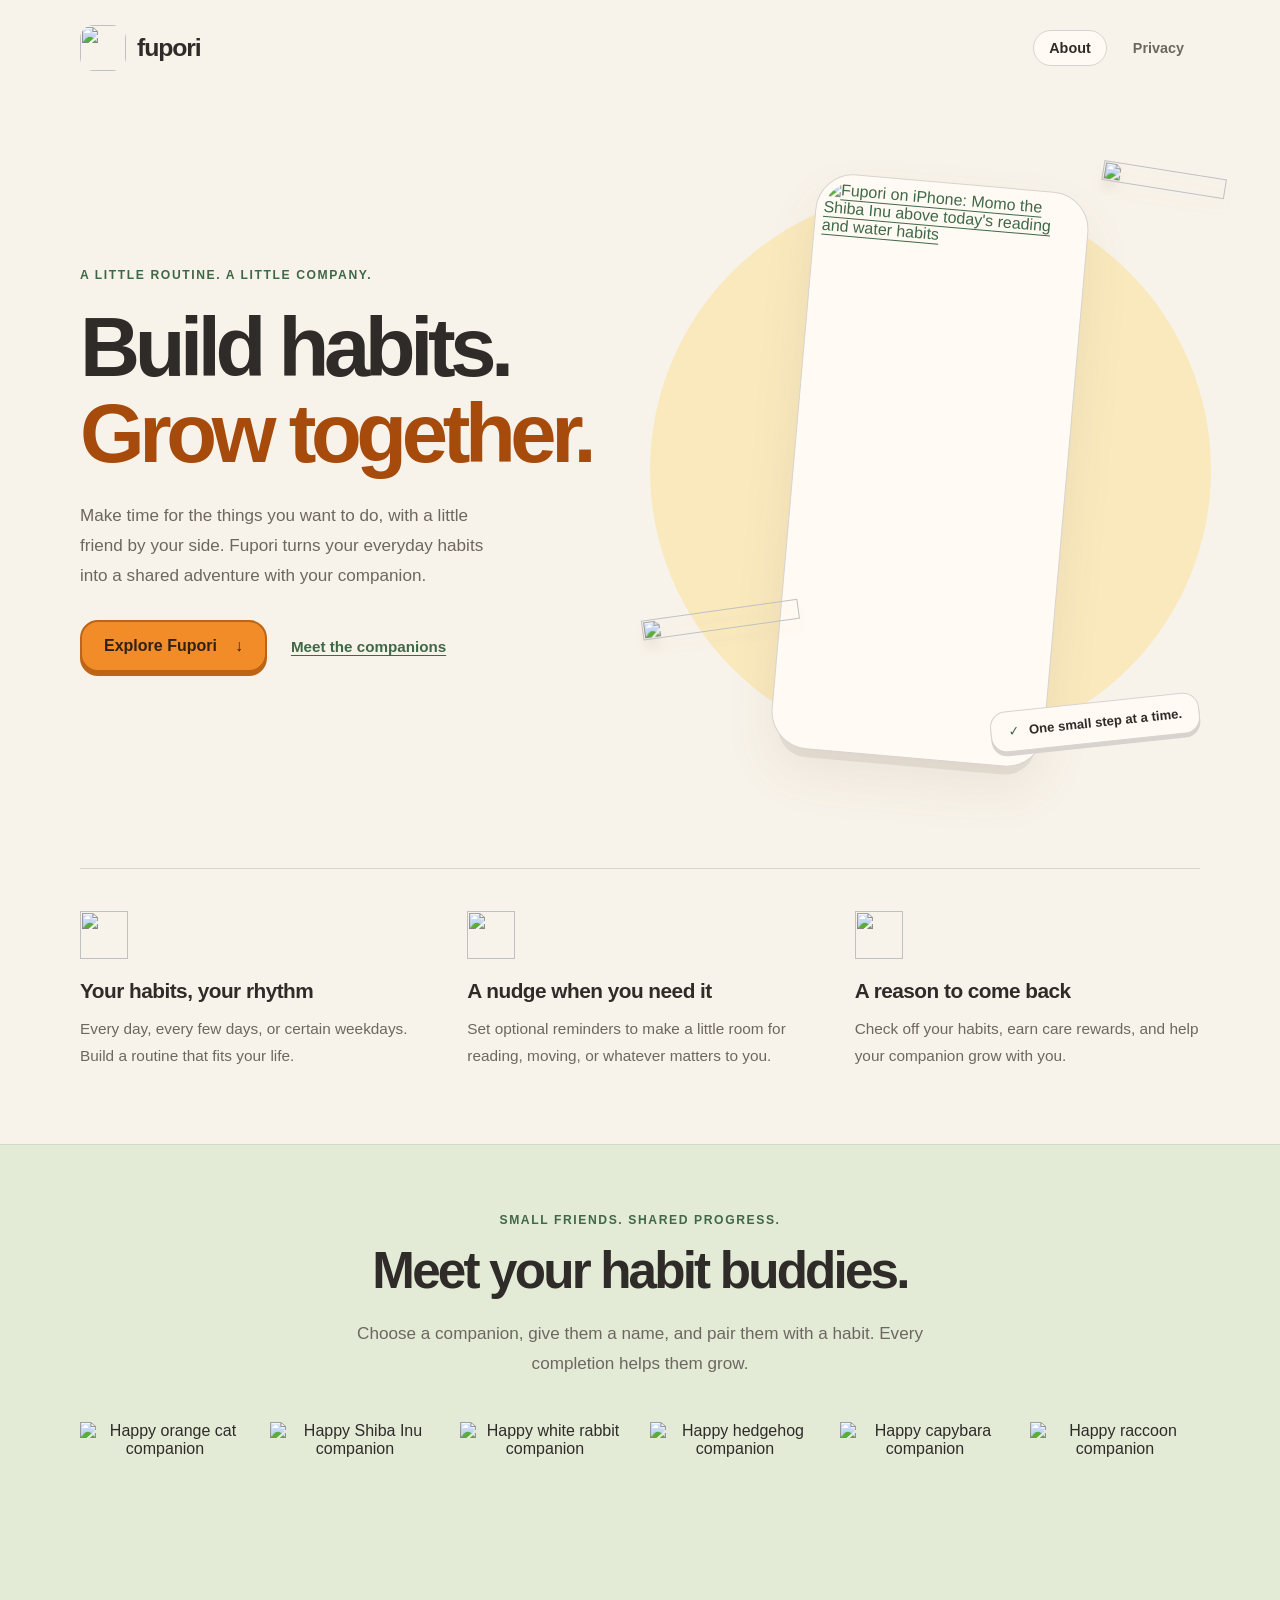
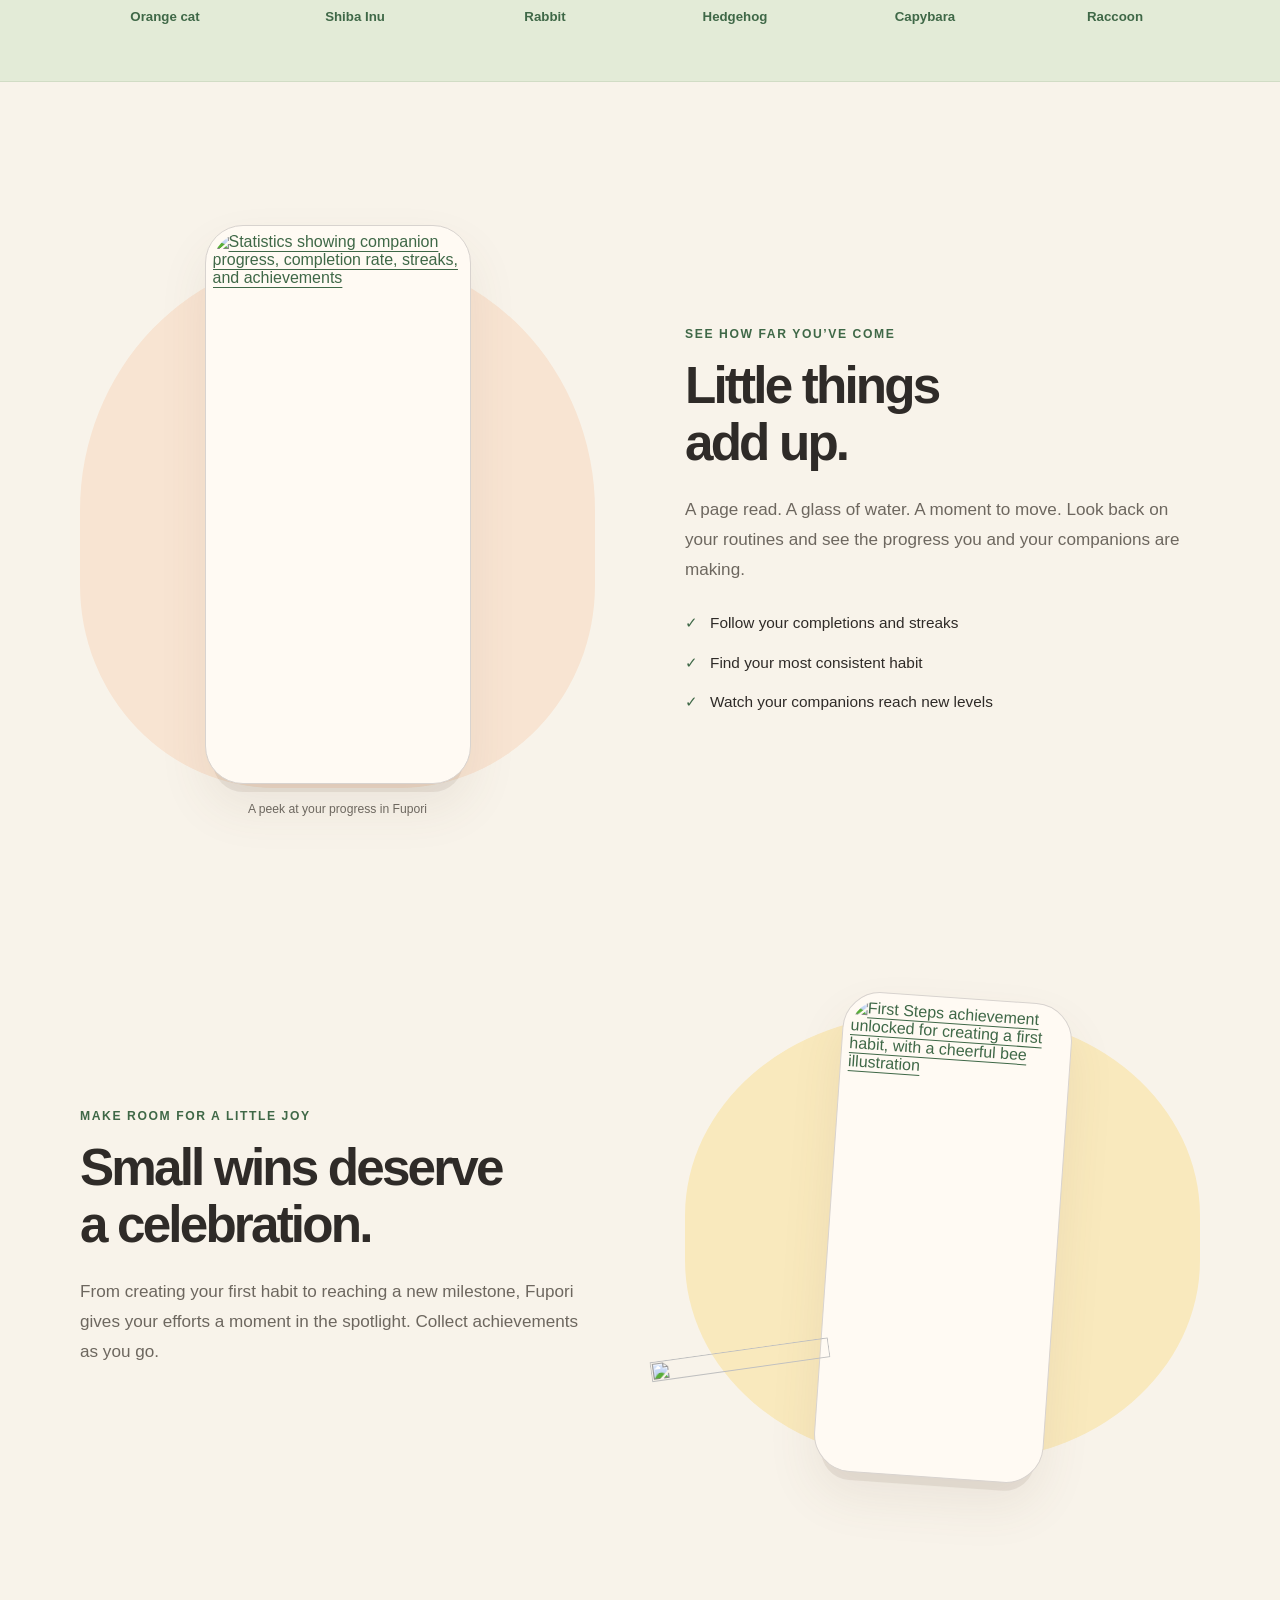
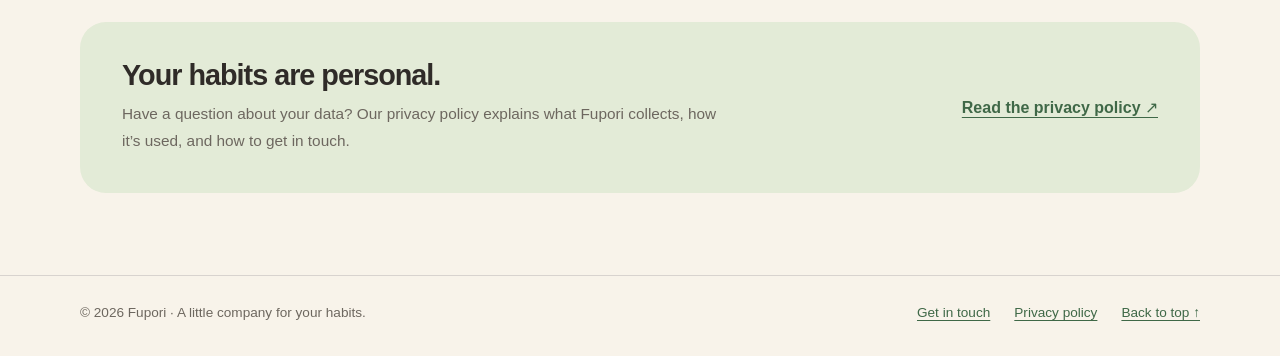
==== index.html @ dbd1eca6 "Publish Fupori homepage and dedicated privacy route" ====
<!doctype html>
<html lang="en">
  <head>
    <meta charset="utf-8">
    <meta name="viewport" content="width=device-width, initial-scale=1">
    <meta name="color-scheme" content="light dark">
    <meta name="description" content="Build habits and grow together with Fupori, an iPhone habit tracker with animal companions, flexible routines, and little celebrations along the way.">
    <meta property="og:title" content="Fupori — Build habits. Grow together.">
    <meta property="og:description" content="A little routine. A little company. Meet the habit tracker with companions to grow alongside you.">
    <meta property="og:type" content="website">
    <meta property="og:image" content="https://anastasiiakhmelevskaia.github.io/fupori/assets/app-icon.png">
    <link rel="icon" type="image/png" href="assets/app-icon.png">
    <link rel="canonical" href="https://anastasiiakhmelevskaia.github.io/fupori/">
    <title>Fupori — Build habits. Grow together.</title>
    <style>
      :root {
        color-scheme: light dark;
        font-family: ui-rounded, "SF Pro Rounded", -apple-system, BlinkMacSystemFont, sans-serif;
        font-synthesis: none;
        --background: #f8f3ea;
        --surface: #fffaf3;
        --text: #2f2b28;
        --muted: #6d675f;
        --border: #d8d3cf;
        --orange: #f28c28;
        --orange-deep: #a64b0c;
        --green: #3f6847;
        --meadow: #e3ebd7;
        --sunshine: #f9e9bd;
        --peach: #f8e4d2;
        background: var(--background);
        color: var(--text);
      }
      * { box-sizing: border-box; }
      html { scroll-behavior: smooth; scroll-padding-top: 30px; }
      body { margin: 0; }
      img { max-width: 100%; height: auto; display: block; }
      h1, h2, h3, p, figure { margin: 0; }
      a { color: var(--green); text-underline-offset: .22em; }
      a:hover { color: var(--orange-deep); }
      a:focus-visible { outline: 3px solid var(--orange-deep); outline-offset: 6px; border-radius: 6px; }
      .shell { width: min(100% - 64px, 1120px); margin-inline: auto; }
      .skip-link { position: absolute; top: -100px; left: 20px; z-index: 10; padding: 12px; background: var(--surface); }
      .skip-link:focus { top: 12px; }
      .site-header .shell { min-height: 96px; display: flex; align-items: center; justify-content: space-between; gap: 20px; }
      .brand { display: inline-flex; align-items: center; gap: 11px; color: var(--text); text-decoration: none; }
      .brand img { width: 46px; height: 46px; border-radius: 14px; }
      .brand-name { font-size: 1.55rem; font-weight: 800; letter-spacing: -.045em; }
      .header-nav { display: flex; align-items: center; gap: 10px; }
      .header-nav a { padding: 9px 15px; border: 1px solid transparent; border-radius: 999px; color: var(--muted); font-size: .9rem; font-weight: 650; text-decoration: none; }
      .header-nav a:hover, .header-nav a[aria-current="page"] { border-color: var(--border); background: var(--surface); color: var(--text); }
      .eyebrow { color: var(--green); font-size: .76rem; font-weight: 800; letter-spacing: .13em; text-transform: uppercase; }
      h1 { font-size: clamp(3.6rem, 6.5vw, 5.5rem); line-height: 1.04; letter-spacing: -.065em; margin: 23px 0; }
      h1 span { color: var(--orange-deep); }
      h2 { font-size: clamp(2.35rem, 4vw, 3.5rem); line-height: 1.1; letter-spacing: -.055em; }
      h3 { font-size: 1.3rem; line-height: 1.2; letter-spacing: -.025em; }
      .body-copy { color: var(--muted); line-height: 1.75; font-size: 1.07rem; }
      .hero { display: grid; grid-template-columns: 1.04fr 1fr; align-items: center; gap: 20px; padding-block: 44px 68px; }
      .hero-copy { position: relative; z-index: 1; }
      .hero-copy > p { max-width: 430px; }
      .hero-actions { display: flex; flex-wrap: wrap; align-items: center; gap: 24px; margin-top: 30px; }
      .button { display: inline-flex; align-items: center; justify-content: center; gap: 18px; min-height: 52px; padding: 14px 22px; border: 2px solid #bd6416; border-radius: 18px; box-shadow: 0 4px 0 #bd6416; background: var(--orange); color: #302216; font-weight: 750; text-decoration: none; transition: transform .15s, box-shadow .15s; }
      .button:hover { color: #302216; transform: translateY(2px); box-shadow: 0 2px 0 #bd6416; }
      .text-link { font-size: .95rem; font-weight: 700; }
      .hero-scene { position: relative; display: grid; place-items: center; isolation: isolate; min-height: 660px; }
      .hero-scene::before { content: ""; position: absolute; z-index: -1; width: 104%; aspect-ratio: 1; border-radius: 50%; background: var(--sunshine); }
      .phone { display: block; max-width: 100%; width: 266px; padding: 7px; border: 1px solid var(--border); border-radius: 38px; background: var(--surface); box-shadow: 0 16px 0 -8px #66503c1a, 0 24px 50px #66503c16; }
      .phone img { width: 100%; border-radius: 31px; }
      .hero-phone { width: 274px; transform: rotate(5deg); }
      .scene-friend { position: absolute; width: 158px; filter: drop-shadow(0 10px 5px #66503c14); }
      .scene-cat { left: -10px; bottom: 33px; transform: rotate(-8deg); }
      .scene-capybara { right: -18px; top: 29px; width: 124px; transform: rotate(9deg); }
      .scene-note { position: absolute; right: 0; bottom: 57px; padding: 12px 17px; background: var(--surface); border: 1px solid var(--border); border-radius: 16px; box-shadow: 0 4px 0 var(--border); font-size: .82rem; font-weight: 700; transform: rotate(-6deg); }
      .scene-note span { color: var(--green); margin-right: 6px; }
      .features { display: grid; grid-template-columns: repeat(3, 1fr); gap: 42px; padding-block: 42px 74px; border-top: 1px solid var(--border); }
      .feature-icon { width: 48px; height: 48px; object-fit: contain; margin-bottom: 20px; }
      .features h3 { margin-bottom: 12px; }
      .features p { font-size: .96rem; }
      .companions { padding-block: 68px 57px; background: var(--meadow); border-block: 1px solid #63815424; }
      .section-heading { max-width: 570px; margin-inline: auto; text-align: center; }
      .section-heading h2 { margin-block: 16px 20px; }
      .cast { display: grid; grid-template-columns: repeat(6, 1fr); gap: 20px; margin-top: 43px; }
      .cast figure { text-align: center; }
      .cast img { width: 100%; aspect-ratio: 1; object-fit: contain; transition: transform .2s; }
      .cast figure:hover img { transform: translateY(-6px) rotate(-3deg); }
      .cast figcaption { margin-top: 17px; color: var(--green); font-size: .83rem; font-weight: 750; }
      .story { display: grid; grid-template-columns: minmax(0, 1fr) minmax(0, 1fr); align-items: center; column-gap: 90px; padding-block: 105px; }
      .story-art > div { min-width: 0; }
      .story-art { position: relative; display: grid; place-items: center; padding: 38px 24px; isolation: isolate; }
      .story-art::before { content: ""; position: absolute; z-index: -1; inset: 10% 0; background: var(--peach); border-radius: 48% 48% 38% 38%; }
      .story-copy h2 { margin-block: 17px 24px; }
      .detail-list { list-style: none; display: grid; gap: 16px; margin: 26px 0 0; padding: 0; }
      .detail-list li { display: flex; align-items: baseline; gap: 12px; font-size: .96rem; line-height: 1.55; }
      .detail-list li::before { content: "✓"; color: var(--green); font-weight: 800; }
      .image-hint { margin-top: 18px; font-size: .76rem; color: var(--muted); text-align: center; }
      .story + .story { padding-top: 0; }
      .celebration .story-art::before { background: var(--sunshine); border-radius: 45%; }
      .celebration .phone { display: block; max-width: 100%; width: 230px; transform: rotate(4deg); }
      .achievement-art { position: absolute; width: 180px; left: -25px; bottom: 3px; transform: rotate(-8deg); }
      .closing { display: flex; justify-content: space-between; align-items: center; gap: 36px; padding: 38px 42px; margin-bottom: 82px; background: var(--meadow); border-radius: 26px; }
      .closing h2 { font-size: 1.8rem; margin-bottom: 10px; letter-spacing: -.035em; }
      .closing p { max-width: 610px; font-size: .96rem; }
      .closing a { flex-shrink: 0; font-weight: 750; }
      .site-footer { border-top: 1px solid var(--border); padding-block: 29px 36px; color: var(--muted); font-size: .85rem; }
      .site-footer .shell { display: flex; flex-wrap: wrap; justify-content: space-between; gap: 18px; }
      .footer-links { display: flex; flex-wrap: wrap; gap: 24px; }
      @media (prefers-color-scheme: dark) {
        :root { --background: #211e1b; --surface: #2f2b28; --text: #fff8f0; --muted: #c9c1b7; --border: #59514a; --orange-deep: #f4a253; --green: #b8ddb6; --meadow: #303e31; --sunshine: #403625; --peach: #473326; }
      }
      @media (max-width: 960px) {
        .hero { gap: 0; }
        .hero-scene { min-height: 590px; }
        .hero-phone { width: 238px; }
        .scene-cat { width: 130px; bottom: 25px; left: -5px; }
        .scene-capybara { width: 100px; right: -8px; }
        .scene-note { right: -5px; bottom: 52px; font-size: .73rem; }
        .features { gap: 28px; }
        .cast { gap: 12px; }
        .story { column-gap: 48px; }
        .achievement-art { width: 145px; left: -12px; }
      }
      @media (max-width: 720px) {
        .shell { width: min(100% - 40px, 560px); }
        .site-header .shell { min-height: 82px; }
        .hero { grid-template-columns: 1fr; padding-block: 38px 42px; gap: 32px; }
        .hero-copy { text-align: center; }
        h1 { font-size: clamp(3.35rem, 10.5vw, 4.8rem); }
        .hero-copy > p { margin-inline: auto; }
        .hero-actions { justify-content: center; gap: 22px; }
        .hero-scene { width: min(100%, 410px); min-height: 585px; margin-inline: auto; }
        .hero-scene::before { width: 100%; }
        .hero-phone { width: 238px; }
        .scene-cat { bottom: 25px; left: 0; }
        .scene-capybara { top: 14px; right: 0; }
        .scene-note { bottom: 45px; right: 0; }
        .features { grid-template-columns: 1fr; gap: 30px; padding-block: 35px 54px; }
        .features article { display: grid; grid-template-columns: 45px 1fr; column-gap: 18px; }
        .feature-icon { grid-row: span 2; width: 42px; height: 42px; margin: 0; }
        .features h3 { margin: 0 0 8px; }
        .companions { padding-block: 54px 44px; }
        .cast { grid-template-columns: repeat(3, 1fr); gap: 28px 16px; margin-top: 34px; }
        .cast img { max-width: 150px; margin-inline: auto; }
        .cast figcaption { margin-top: 10px; }
        .story { grid-template-columns: minmax(0, 1fr); gap: 28px; padding-block: 65px; }
        .story-copy { grid-row: 1; }
        .story-art { max-width: 400px; width: 100%; margin-inline: auto; padding: 28px 20px; }
        .story-art::before { inset: 10% 0; }
        .story + .story { padding-top: 0; }
        .achievement-art { width: 145px; left: 0; }
        .closing { flex-direction: column; align-items: start; gap: 22px; padding: 28px; margin-bottom: 54px; }
      }
      @media (max-width: 380px) {
        .shell { width: calc(100% - 32px); }
        h1 { font-size: 2.85rem; }
        .brand-name { font-size: 1.3rem; }
        .brand img { width: 38px; height: 38px; }
        .header-nav { gap: 0; }
        .header-nav a { padding-inline: 10px; }
        .hero-actions { gap: 20px; }
        .scene-cat { width: 104px; }
        .scene-capybara { width: 85px; }
      }
      @media (prefers-reduced-motion: reduce) {
        html { scroll-behavior: auto; }
        *, *::before, *::after { transition: none !important; }
        .cast figure:hover img, .button:hover { transform: none; }
      }
    </style>
  </head>
  <body>
    <a class="skip-link" href="#main">Skip to content</a>
    <header class="site-header">
      <div class="shell">
        <a class="brand" href="./" aria-label="Fupori, about the app"><img src="assets/app-icon.png" alt="" width="1024" height="1024"><span class="brand-name">fupori</span></a>
        <nav class="header-nav" aria-label="Site navigation"><a href="./" aria-current="page">About</a><a href="privacy/">Privacy</a></nav>
      </div>
    </header>
    <main id="main">
      <div class="shell">
        <section class="hero" aria-labelledby="page-title">
          <div class="hero-copy">
            <p class="eyebrow">A little routine. A little company.</p>
            <h1 id="page-title">Build habits.<br><span>Grow together.</span></h1>
            <p class="body-copy">Make time for the things you want to do, with a little friend by your side. Fupori turns your everyday habits into a shared adventure with your companion.</p>
            <div class="hero-actions"><a class="button" href="#inside">Explore Fupori <span aria-hidden="true">↓</span></a><a class="text-link" href="#companions">Meet the companions</a></div>
          </div>
          <div class="hero-scene">
            <a class="phone hero-phone" href="assets/app-home.png" aria-label="View full-size Fupori home screen"><img src="assets/app-home.png" alt="Fupori on iPhone: Momo the Shiba Inu above today's reading and water habits" width="1206" height="2622" fetchpriority="high"></a>
            <img class="scene-friend scene-cat" src="assets/orange-cat.png" alt="" width="1024" height="1024">
            <img class="scene-friend scene-capybara" src="assets/capybara.png" alt="" width="1024" height="1024">
            <p class="scene-note"><span aria-hidden="true">✓</span> One small step at a time.</p>
          </div>
        </section>
        <section class="features" id="inside" aria-label="How Fupori works">
          <article><img class="feature-icon" src="assets/icon-habits.png" alt="" width="1024" height="1024" loading="lazy"><h3>Your habits, your rhythm</h3><p class="body-copy">Every day, every few days, or certain weekdays. Build a routine that fits your life.</p></article>
          <article><img class="feature-icon" src="assets/icon-reminders.png" alt="" width="1024" height="1024" loading="lazy"><h3>A nudge when you need it</h3><p class="body-copy">Set optional reminders to make a little room for reading, moving, or whatever matters to you.</p></article>
          <article><img class="feature-icon" src="assets/icon-treats.png" alt="" width="1024" height="1024" loading="lazy"><h3>A reason to come back</h3><p class="body-copy">Check off your habits, earn care rewards, and help your companion grow with you.</p></article>
        </section>
      </div>
      <section class="companions" id="companions" aria-labelledby="companions-title">
        <div class="shell">
          <div class="section-heading"><p class="eyebrow">Small friends. Shared progress.</p><h2 id="companions-title">Meet your habit buddies.</h2><p class="body-copy">Choose a companion, give them a name, and pair them with a habit. Every completion helps them grow.</p></div>
          <div class="cast">
            <figure><img src="assets/orange-cat.png" alt="Happy orange cat companion" width="1024" height="1024" loading="lazy"><figcaption>Orange cat</figcaption></figure>
            <figure><img src="assets/shiba-inu.png" alt="Happy Shiba Inu companion" width="1024" height="1024" loading="lazy"><figcaption>Shiba Inu</figcaption></figure>
            <figure><img src="assets/rabbit.png" alt="Happy white rabbit companion" width="1254" height="1254" loading="lazy"><figcaption>Rabbit</figcaption></figure>
            <figure><img src="assets/hedgehog.png" alt="Happy hedgehog companion" width="1024" height="1024" loading="lazy"><figcaption>Hedgehog</figcaption></figure>
            <figure><img src="assets/capybara.png" alt="Happy capybara companion" width="1024" height="1024" loading="lazy"><figcaption>Capybara</figcaption></figure>
            <figure><img src="assets/raccoon.png" alt="Happy raccoon companion" width="1024" height="1024" loading="lazy"><figcaption>Raccoon</figcaption></figure>
          </div>
        </div>
      </section>
      <div class="shell">
        <section class="story" aria-labelledby="progress-title">
          <div class="story-art"><div><a class="phone" href="assets/app-stats.png" aria-label="View full-size Fupori statistics screen"><img src="assets/app-stats.png" alt="Statistics showing companion progress, completion rate, streaks, and achievements" width="1206" height="2622" loading="lazy"></a><p class="image-hint">A peek at your progress in Fupori</p></div></div>
          <div class="story-copy"><p class="eyebrow">See how far you’ve come</p><h2 id="progress-title">Little things<br>add up.</h2><p class="body-copy">A page read. A glass of water. A moment to move. Look back on your routines and see the progress you and your companions are making.</p><ul class="detail-list"><li>Follow your completions and streaks</li><li>Find your most consistent habit</li><li>Watch your companions reach new levels</li></ul></div>
        </section>
        <section class="story celebration" aria-labelledby="celebration-title">
          <div class="story-copy"><p class="eyebrow">Make room for a little joy</p><h2 id="celebration-title">Small wins deserve<br>a celebration.</h2><p class="body-copy">From creating your first habit to reaching a new milestone, Fupori gives your efforts a moment in the spotlight. Collect achievements as you go.</p></div>
          <div class="story-art"><a class="phone" href="assets/app-achievement.png" aria-label="View full-size Fupori achievement screen"><img src="assets/app-achievement.png" alt="First Steps achievement unlocked for creating a first habit, with a cheerful bee illustration" width="1206" height="2622" loading="lazy"></a><img class="achievement-art" src="assets/first-steps.png" alt="" width="1121" height="1024" loading="lazy"></div>
        </section>
        <section class="closing" aria-labelledby="privacy-title"><div><h2 id="privacy-title">Your habits are personal.</h2><p class="body-copy">Have a question about your data? Our privacy policy explains what Fupori collects, how it’s used, and how to get in touch.</p></div><a href="privacy/">Read the privacy policy <span aria-hidden="true">↗</span></a></section>
      </div>
    </main>
    <footer class="site-footer"><div class="shell"><span>© 2026 Fupori · A little company for your habits.</span><div class="footer-links"><a href="mailto:anastasiakhmelevskaia@gmail.com">Get in touch</a><a href="privacy/">Privacy policy</a><a href="#main">Back to top ↑</a></div></div></footer>
  </body>
</html>
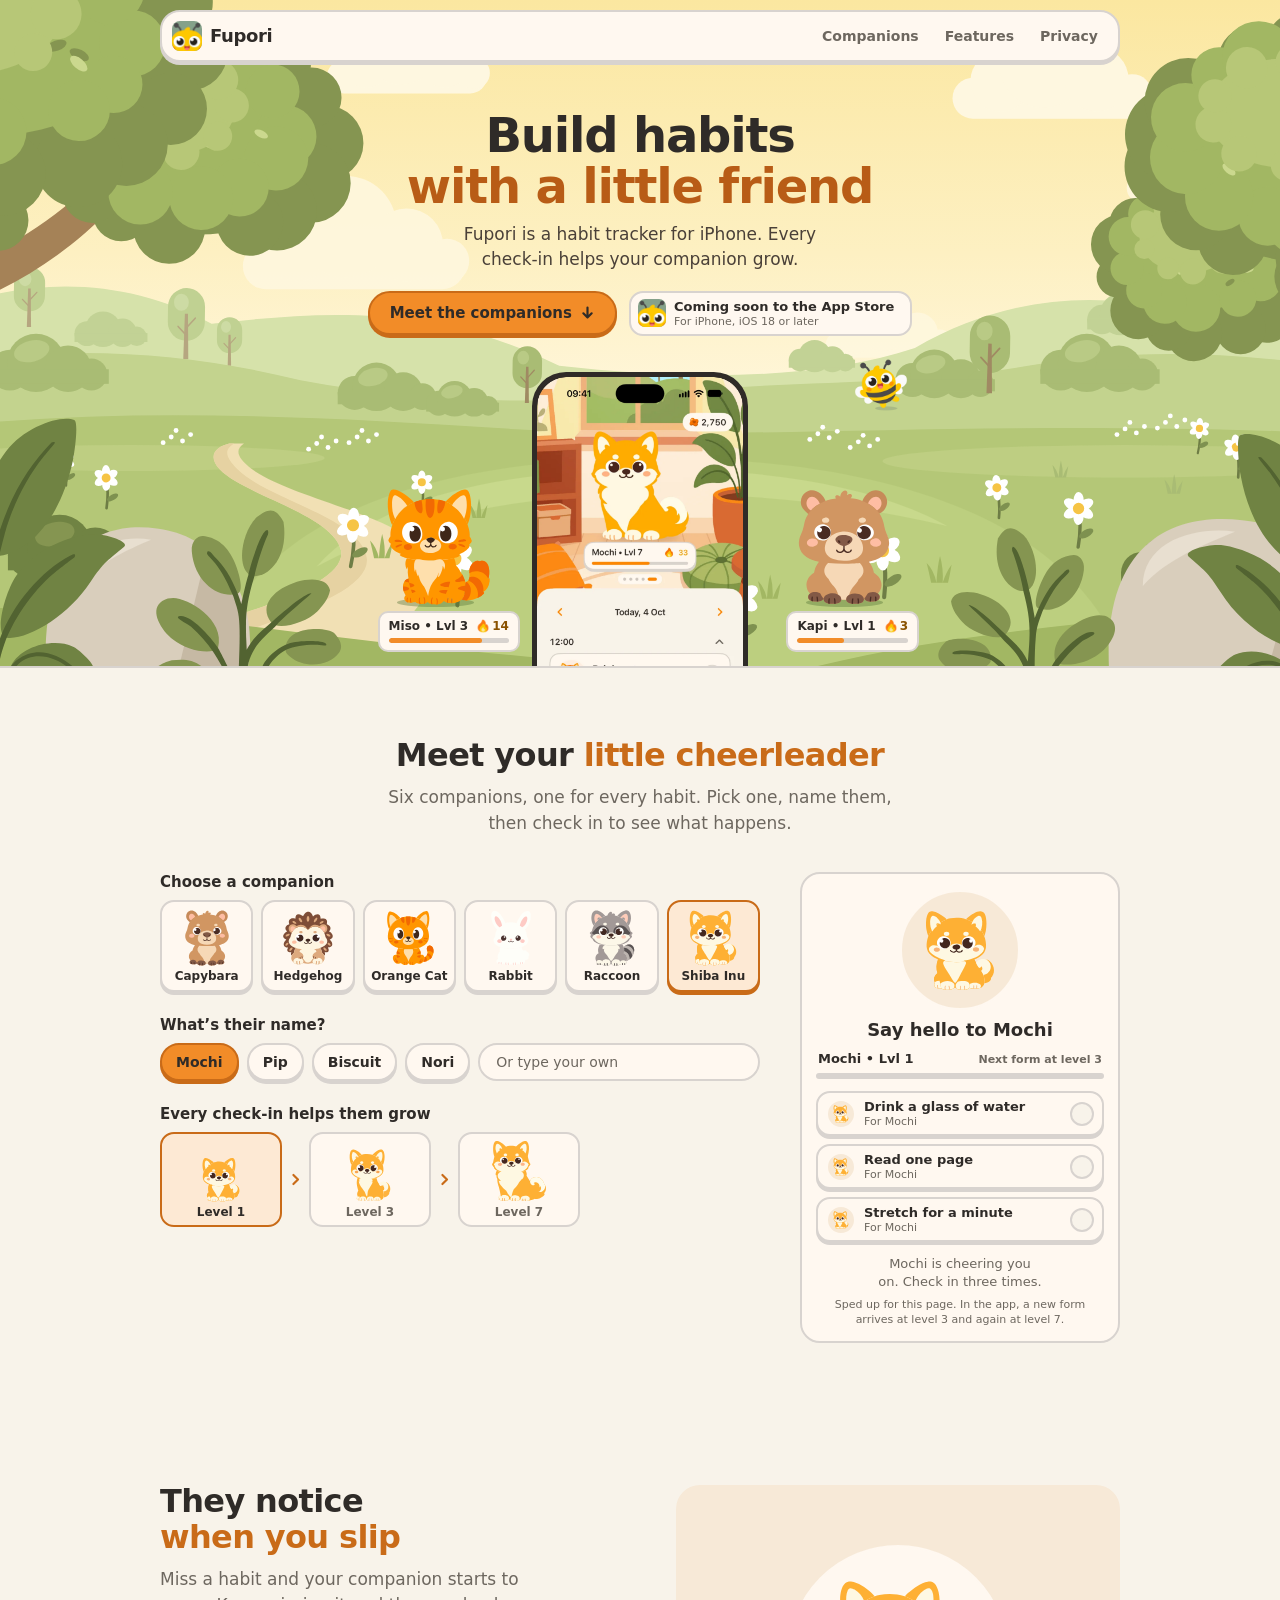
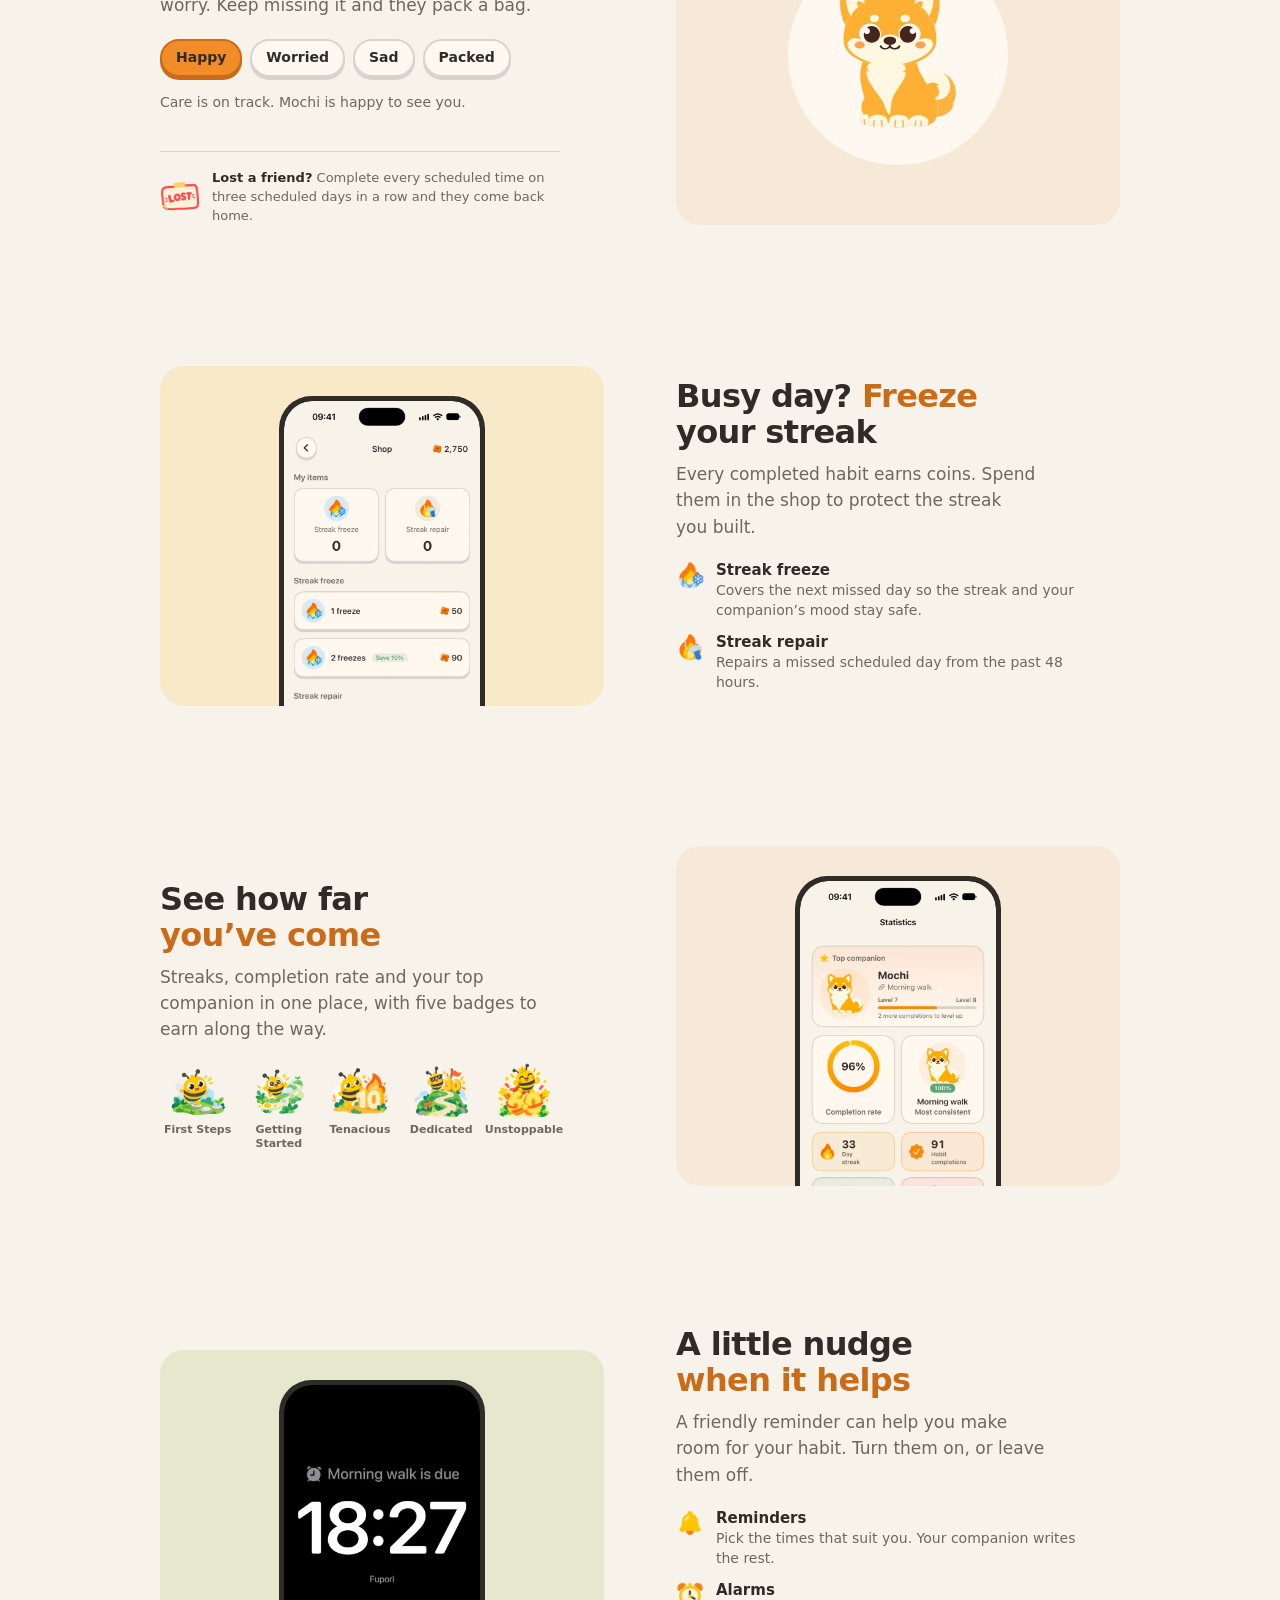
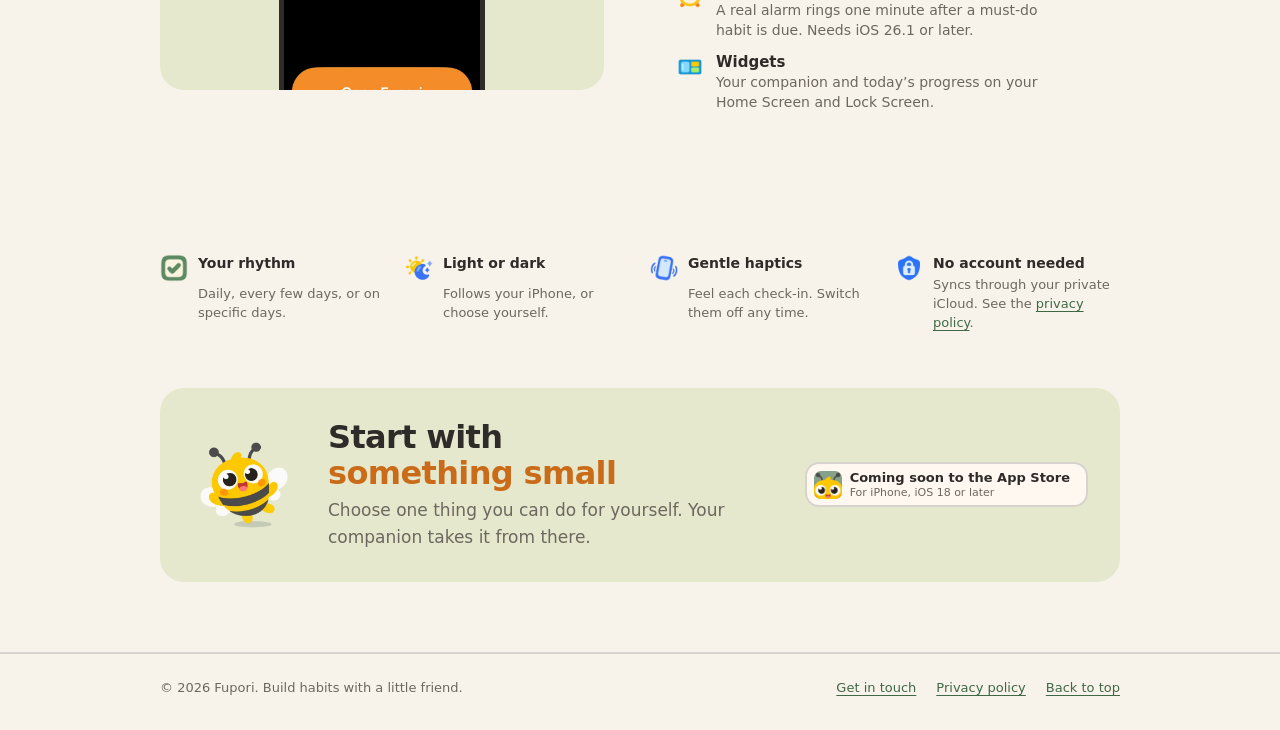
==== commit cfc18086: "Rebuild home page on the Fupori design system Replace the home page with a shorter, calmer layout: m" ====
--- a/index.html
+++ b/index.html
@@ -4,224 +4,238 @@
     <meta charset="utf-8">
     <meta name="viewport" content="width=device-width, initial-scale=1">
     <meta name="color-scheme" content="light dark">
-    <meta name="description" content="Build habits and grow together with Fupori, an iPhone habit tracker with animal companions, flexible routines, and little celebrations along the way.">
-    <meta property="og:title" content="Fupori — Build habits. Grow together.">
-    <meta property="og:description" content="A little routine. A little company. Meet the habit tracker with companions to grow alongside you.">
+    <meta name="description" content="Fupori is an iPhone habit tracker where every habit comes with a companion. Check in, watch them grow, and keep your streak safe on busy days.">
+    <meta property="og:title" content="Fupori — Build habits with a little friend">
+    <meta property="og:description" content="Every check-in helps your companion grow. A habit tracker for iPhone with six companions to grow alongside you.">
     <meta property="og:type" content="website">
-    <meta property="og:image" content="https://anastasiiakhmelevskaia.github.io/fupori/assets/app-icon.png">
+    <meta property="og:url" content="https://anastasiiakhmelevskaia.github.io/fupori/">
+    <meta property="og:image" content="https://anastasiiakhmelevskaia.github.io/fupori/assets/social-card.jpg">
+    <meta property="og:image:width" content="1200">
+    <meta property="og:image:height" content="800">
+    <meta name="twitter:card" content="summary_large_image">
     <link rel="icon" type="image/png" href="assets/app-icon.png">
+    <link rel="apple-touch-icon" href="assets/app-icon.png">
     <link rel="canonical" href="https://anastasiiakhmelevskaia.github.io/fupori/">
-    <title>Fupori — Build habits. Grow together.</title>
-    <style>
-      :root {
-        color-scheme: light dark;
-        font-family: ui-rounded, "SF Pro Rounded", -apple-system, BlinkMacSystemFont, sans-serif;
-        font-synthesis: none;
-        --background: #f8f3ea;
-        --surface: #fffaf3;
-        --text: #2f2b28;
-        --muted: #6d675f;
-        --border: #d8d3cf;
-        --orange: #f28c28;
-        --orange-deep: #a64b0c;
-        --green: #3f6847;
-        --meadow: #e3ebd7;
-        --sunshine: #f9e9bd;
-        --peach: #f8e4d2;
-        background: var(--background);
-        color: var(--text);
-      }
-      * { box-sizing: border-box; }
-      html { scroll-behavior: smooth; scroll-padding-top: 30px; }
-      body { margin: 0; }
-      img { max-width: 100%; height: auto; display: block; }
-      h1, h2, h3, p, figure { margin: 0; }
-      a { color: var(--green); text-underline-offset: .22em; }
-      a:hover { color: var(--orange-deep); }
-      a:focus-visible { outline: 3px solid var(--orange-deep); outline-offset: 6px; border-radius: 6px; }
-      .shell { width: min(100% - 64px, 1120px); margin-inline: auto; }
-      .skip-link { position: absolute; top: -100px; left: 20px; z-index: 10; padding: 12px; background: var(--surface); }
-      .skip-link:focus { top: 12px; }
-      .site-header .shell { min-height: 96px; display: flex; align-items: center; justify-content: space-between; gap: 20px; }
-      .brand { display: inline-flex; align-items: center; gap: 11px; color: var(--text); text-decoration: none; }
-      .brand img { width: 46px; height: 46px; border-radius: 14px; }
-      .brand-name { font-size: 1.55rem; font-weight: 800; letter-spacing: -.045em; }
-      .header-nav { display: flex; align-items: center; gap: 10px; }
-      .header-nav a { padding: 9px 15px; border: 1px solid transparent; border-radius: 999px; color: var(--muted); font-size: .9rem; font-weight: 650; text-decoration: none; }
-      .header-nav a:hover, .header-nav a[aria-current="page"] { border-color: var(--border); background: var(--surface); color: var(--text); }
-      .eyebrow { color: var(--green); font-size: .76rem; font-weight: 800; letter-spacing: .13em; text-transform: uppercase; }
-      h1 { font-size: clamp(3.6rem, 6.5vw, 5.5rem); line-height: 1.04; letter-spacing: -.065em; margin: 23px 0; }
-      h1 span { color: var(--orange-deep); }
-      h2 { font-size: clamp(2.35rem, 4vw, 3.5rem); line-height: 1.1; letter-spacing: -.055em; }
-      h3 { font-size: 1.3rem; line-height: 1.2; letter-spacing: -.025em; }
-      .body-copy { color: var(--muted); line-height: 1.75; font-size: 1.07rem; }
-      .hero { display: grid; grid-template-columns: 1.04fr 1fr; align-items: center; gap: 20px; padding-block: 44px 68px; }
-      .hero-copy { position: relative; z-index: 1; }
-      .hero-copy > p { max-width: 430px; }
-      .hero-actions { display: flex; flex-wrap: wrap; align-items: center; gap: 24px; margin-top: 30px; }
-      .button { display: inline-flex; align-items: center; justify-content: center; gap: 18px; min-height: 52px; padding: 14px 22px; border: 2px solid #bd6416; border-radius: 18px; box-shadow: 0 4px 0 #bd6416; background: var(--orange); color: #302216; font-weight: 750; text-decoration: none; transition: transform .15s, box-shadow .15s; }
-      .button:hover { color: #302216; transform: translateY(2px); box-shadow: 0 2px 0 #bd6416; }
-      .text-link { font-size: .95rem; font-weight: 700; }
-      .hero-scene { position: relative; display: grid; place-items: center; isolation: isolate; min-height: 660px; }
-      .hero-scene::before { content: ""; position: absolute; z-index: -1; width: 104%; aspect-ratio: 1; border-radius: 50%; background: var(--sunshine); }
-      .phone { display: block; max-width: 100%; width: 266px; padding: 7px; border: 1px solid var(--border); border-radius: 38px; background: var(--surface); box-shadow: 0 16px 0 -8px #66503c1a, 0 24px 50px #66503c16; }
-      .phone img { width: 100%; border-radius: 31px; }
-      .hero-phone { width: 274px; transform: rotate(5deg); }
-      .scene-friend { position: absolute; width: 158px; filter: drop-shadow(0 10px 5px #66503c14); }
-      .scene-cat { left: -10px; bottom: 33px; transform: rotate(-8deg); }
-      .scene-capybara { right: -18px; top: 29px; width: 124px; transform: rotate(9deg); }
-      .scene-note { position: absolute; right: 0; bottom: 57px; padding: 12px 17px; background: var(--surface); border: 1px solid var(--border); border-radius: 16px; box-shadow: 0 4px 0 var(--border); font-size: .82rem; font-weight: 700; transform: rotate(-6deg); }
-      .scene-note span { color: var(--green); margin-right: 6px; }
-      .features { display: grid; grid-template-columns: repeat(3, 1fr); gap: 42px; padding-block: 42px 74px; border-top: 1px solid var(--border); }
-      .feature-icon { width: 48px; height: 48px; object-fit: contain; margin-bottom: 20px; }
-      .features h3 { margin-bottom: 12px; }
-      .features p { font-size: .96rem; }
-      .companions { padding-block: 68px 57px; background: var(--meadow); border-block: 1px solid #63815424; }
-      .section-heading { max-width: 570px; margin-inline: auto; text-align: center; }
-      .section-heading h2 { margin-block: 16px 20px; }
-      .cast { display: grid; grid-template-columns: repeat(6, 1fr); gap: 20px; margin-top: 43px; }
-      .cast figure { text-align: center; }
-      .cast img { width: 100%; aspect-ratio: 1; object-fit: contain; transition: transform .2s; }
-      .cast figure:hover img { transform: translateY(-6px) rotate(-3deg); }
-      .cast figcaption { margin-top: 17px; color: var(--green); font-size: .83rem; font-weight: 750; }
-      .story { display: grid; grid-template-columns: minmax(0, 1fr) minmax(0, 1fr); align-items: center; column-gap: 90px; padding-block: 105px; }
-      .story-art > div { min-width: 0; }
-      .story-art { position: relative; display: grid; place-items: center; padding: 38px 24px; isolation: isolate; }
-      .story-art::before { content: ""; position: absolute; z-index: -1; inset: 10% 0; background: var(--peach); border-radius: 48% 48% 38% 38%; }
-      .story-copy h2 { margin-block: 17px 24px; }
-      .detail-list { list-style: none; display: grid; gap: 16px; margin: 26px 0 0; padding: 0; }
-      .detail-list li { display: flex; align-items: baseline; gap: 12px; font-size: .96rem; line-height: 1.55; }
-      .detail-list li::before { content: "✓"; color: var(--green); font-weight: 800; }
-      .image-hint { margin-top: 18px; font-size: .76rem; color: var(--muted); text-align: center; }
-      .story + .story { padding-top: 0; }
-      .celebration .story-art::before { background: var(--sunshine); border-radius: 45%; }
-      .celebration .phone { display: block; max-width: 100%; width: 230px; transform: rotate(4deg); }
-      .achievement-art { position: absolute; width: 180px; left: -25px; bottom: 3px; transform: rotate(-8deg); }
-      .closing { display: flex; justify-content: space-between; align-items: center; gap: 36px; padding: 38px 42px; margin-bottom: 82px; background: var(--meadow); border-radius: 26px; }
-      .closing h2 { font-size: 1.8rem; margin-bottom: 10px; letter-spacing: -.035em; }
-      .closing p { max-width: 610px; font-size: .96rem; }
-      .closing a { flex-shrink: 0; font-weight: 750; }
-      .site-footer { border-top: 1px solid var(--border); padding-block: 29px 36px; color: var(--muted); font-size: .85rem; }
-      .site-footer .shell { display: flex; flex-wrap: wrap; justify-content: space-between; gap: 18px; }
-      .footer-links { display: flex; flex-wrap: wrap; gap: 24px; }
-      @media (prefers-color-scheme: dark) {
-        :root { --background: #211e1b; --surface: #2f2b28; --text: #fff8f0; --muted: #c9c1b7; --border: #59514a; --orange-deep: #f4a253; --green: #b8ddb6; --meadow: #303e31; --sunshine: #403625; --peach: #473326; }
-      }
-      @media (max-width: 960px) {
-        .hero { gap: 0; }
-        .hero-scene { min-height: 590px; }
-        .hero-phone { width: 238px; }
-        .scene-cat { width: 130px; bottom: 25px; left: -5px; }
-        .scene-capybara { width: 100px; right: -8px; }
-        .scene-note { right: -5px; bottom: 52px; font-size: .73rem; }
-        .features { gap: 28px; }
-        .cast { gap: 12px; }
-        .story { column-gap: 48px; }
-        .achievement-art { width: 145px; left: -12px; }
-      }
-      @media (max-width: 720px) {
-        .shell { width: min(100% - 40px, 560px); }
-        .site-header .shell { min-height: 82px; }
-        .hero { grid-template-columns: 1fr; padding-block: 38px 42px; gap: 32px; }
-        .hero-copy { text-align: center; }
-        h1 { font-size: clamp(3.35rem, 10.5vw, 4.8rem); }
-        .hero-copy > p { margin-inline: auto; }
-        .hero-actions { justify-content: center; gap: 22px; }
-        .hero-scene { width: min(100%, 410px); min-height: 585px; margin-inline: auto; }
-        .hero-scene::before { width: 100%; }
-        .hero-phone { width: 238px; }
-        .scene-cat { bottom: 25px; left: 0; }
-        .scene-capybara { top: 14px; right: 0; }
-        .scene-note { bottom: 45px; right: 0; }
-        .features { grid-template-columns: 1fr; gap: 30px; padding-block: 35px 54px; }
-        .features article { display: grid; grid-template-columns: 45px 1fr; column-gap: 18px; }
-        .feature-icon { grid-row: span 2; width: 42px; height: 42px; margin: 0; }
-        .features h3 { margin: 0 0 8px; }
-        .companions { padding-block: 54px 44px; }
-        .cast { grid-template-columns: repeat(3, 1fr); gap: 28px 16px; margin-top: 34px; }
-        .cast img { max-width: 150px; margin-inline: auto; }
-        .cast figcaption { margin-top: 10px; }
-        .story { grid-template-columns: minmax(0, 1fr); gap: 28px; padding-block: 65px; }
-        .story-copy { grid-row: 1; }
-        .story-art { max-width: 400px; width: 100%; margin-inline: auto; padding: 28px 20px; }
-        .story-art::before { inset: 10% 0; }
-        .story + .story { padding-top: 0; }
-        .achievement-art { width: 145px; left: 0; }
-        .closing { flex-direction: column; align-items: start; gap: 22px; padding: 28px; margin-bottom: 54px; }
-      }
-      @media (max-width: 380px) {
-        .shell { width: calc(100% - 32px); }
-        h1 { font-size: 2.85rem; }
-        .brand-name { font-size: 1.3rem; }
-        .brand img { width: 38px; height: 38px; }
-        .header-nav { gap: 0; }
-        .header-nav a { padding-inline: 10px; }
-        .hero-actions { gap: 20px; }
-        .scene-cat { width: 104px; }
-        .scene-capybara { width: 85px; }
-      }
-      @media (prefers-reduced-motion: reduce) {
-        html { scroll-behavior: auto; }
-        *, *::before, *::after { transition: none !important; }
-        .cast figure:hover img, .button:hover { transform: none; }
-      }
-    </style>
+    <link rel="preload" as="image" href="assets/meadow.svg" type="image/svg+xml">
+    <link rel="stylesheet" href="assets/site.css">
+    <link rel="stylesheet" href="assets/home.css">
+    <title>Fupori — Build habits with a little friend</title>
+    <script>document.documentElement.classList.add('js')</script>
+    <script src="assets/site.js" defer></script>
   </head>
   <body>
     <a class="skip-link" href="#main">Skip to content</a>
+
+    <svg width="0" height="0" style="position:absolute" aria-hidden="true">
+      <symbol id="glyph-check" viewBox="0 0 18 18"><path d="M3.5 9.5l3.5 3.5 7.5-8"/></symbol>
+      <symbol id="glyph-chevron" viewBox="0 0 18 18"><path d="M6.5 3.5 12 9l-5.5 5.5"/></symbol>
+      <symbol id="glyph-down" viewBox="0 0 18 18"><path d="M9 3v12M4 10l5 5 5-5"/></symbol>
+    </svg>
+
     <header class="site-header">
       <div class="shell">
-        <a class="brand" href="./" aria-label="Fupori, about the app"><img src="assets/app-icon.png" alt="" width="1024" height="1024"><span class="brand-name">fupori</span></a>
-        <nav class="header-nav" aria-label="Site navigation"><a href="./" aria-current="page">About</a><a href="privacy/">Privacy</a></nav>
+        <div class="dock fp-raised">
+          <a class="brand" href="./" aria-label="Fupori home"><img src="assets/app-icon-256.webp" alt="" width="256" height="256"><span>Fupori</span></a>
+          <nav aria-label="Site">
+            <a class="nav-optional" href="#companions">Companions</a>
+            <a class="nav-optional" href="#features">Features</a>
+            <a href="privacy/">Privacy</a>
+          </nav>
+        </div>
       </div>
     </header>
+
     <main id="main">
+      <section class="hero" aria-labelledby="page-title">
+        <img class="hero__scene" src="assets/meadow.svg" alt="" width="1920" height="823">
+        <div class="shell">
+          <div class="hero__copy">
+            <h1 id="page-title">Build habits<br><em>with a little friend</em></h1>
+            <p>Fupori is a habit tracker for iPhone. Every check-in helps your companion grow.</p>
+            <div class="actions">
+              <a class="fp-raised fp-raised--accent fp-primary" href="#companions">Meet the companions <svg class="fp-glyph" aria-hidden="true"><use href="#glyph-down"/></svg></a>
+              <!-- When the app is live, replace this paragraph with a link to the App Store listing. -->
+              <p class="soon fp-outlined"><img src="assets/app-icon-256.webp" alt="" width="256" height="256"><span>Coming soon to the App Store<small>For iPhone, iOS 18 or later</small></span></p>
+            </div>
+          </div>
+          <div class="hero__stage">
+            <div class="pet pet--left" aria-hidden="true">
+              <div class="pet__art"><img src="assets/companions/orangeCatLevel2Happy.svg" alt="" width="1024" height="1024"></div>
+              <p class="pet-tag fp-outlined">Miso • Lvl 3 <span class="streak"><img src="assets/icons/iconFire.webp" alt="" width="144" height="144">14</span><span class="fp-progress"><span class="fp-progress__fill" style="width:78%"></span></span></p>
+            </div>
+            <div class="phone phone--rise"><img src="assets/screens/home.webp" alt="Fupori's Home screen: Mochi the Shiba Inu sits in a cosy living room above today's habits, Drink water and Stretch." width="720" height="1566" fetchpriority="high"></div>
+            <div class="pet pet--right" aria-hidden="true">
+              <div class="pet__art"><img src="assets/companions/capybaraLevel1Happy.svg" alt="" width="1024" height="1024"></div>
+              <p class="pet-tag fp-outlined">Kapi • Lvl 1 <span class="streak"><img src="assets/icons/iconFire.webp" alt="" width="144" height="144">3</span><span class="fp-progress"><span class="fp-progress__fill" style="width:42%"></span></span></p>
+            </div>
+            <img class="bee" src="assets/bee-happy.webp" alt="" width="360" height="360">
+          </div>
+        </div>
+      </section>
+
+      <section class="section" id="companions" aria-labelledby="companions-title">
+        <div class="shell">
+          <div class="section-head" data-reveal>
+            <h2 id="companions-title">Meet your <em>little cheerleader</em></h2>
+            <p class="lead">Six companions, one for every habit. Pick one, name them, then check in to see what happens.</p>
+          </div>
+          <div class="play" data-reveal>
+            <div class="play__controls">
+              <fieldset class="needs-js">
+                <legend>Choose a companion</legend>
+                <div class="kinds">
+                  <label class="tile-choice fp-raised"><input type="radio" name="kind" value="capybara"><img src="assets/companions/capybaraLevel1Happy.svg" alt="" width="1024" height="1024" loading="lazy">Capybara</label>
+                  <label class="tile-choice fp-raised"><input type="radio" name="kind" value="hedgehog"><img src="assets/companions/hedgehogLevel1Happy.svg" alt="" width="1024" height="1024" loading="lazy">Hedgehog</label>
+                  <label class="tile-choice fp-raised"><input type="radio" name="kind" value="orangeCat"><img src="assets/companions/orangeCatLevel1Happy.svg" alt="" width="1024" height="1024" loading="lazy">Orange Cat</label>
+                  <label class="tile-choice fp-raised"><input type="radio" name="kind" value="rabbit"><img src="assets/companions/rabbitLevel1Happy.svg" alt="" width="1024" height="1024" loading="lazy">Rabbit</label>
+                  <label class="tile-choice fp-raised"><input type="radio" name="kind" value="raccoon"><img src="assets/companions/raccoonLevel1Happy.svg" alt="" width="1024" height="1024" loading="lazy">Raccoon</label>
+                  <label class="tile-choice fp-raised"><input type="radio" name="kind" value="shibaInu" checked><img src="assets/companions/shibaInuLevel1Happy.svg" alt="" width="1024" height="1024" loading="lazy">Shiba Inu</label>
+                </div>
+              </fieldset>
+              <fieldset class="needs-js">
+                <legend>What’s their name?</legend>
+                <div class="names">
+                  <label class="fp-chip fp-raised"><input type="radio" name="name" value="Mochi" checked>Mochi</label>
+                  <label class="fp-chip fp-raised"><input type="radio" name="name" value="Pip">Pip</label>
+                  <label class="fp-chip fp-raised"><input type="radio" name="name" value="Biscuit">Biscuit</label>
+                  <label class="fp-chip fp-raised"><input type="radio" name="name" value="Nori">Nori</label>
+                  <input class="fp-field fp-outlined" id="own-name" type="text" maxlength="14" autocomplete="off" autocapitalize="words" spellcheck="false" placeholder="Or type your own" aria-label="Or type your own name">
+                </div>
+              </fieldset>
+              <div>
+                <p class="label">Every check-in helps them grow</p>
+                <div class="growth">
+                  <figure class="fp-outlined is-current" data-form="1"><img data-art="Level1Happy" src="assets/companions/shibaInuLevel1Happy.svg" alt="First form" width="1024" height="1024" loading="lazy"><figcaption class="caption-bold">Level 1</figcaption></figure>
+                  <svg class="fp-glyph" aria-hidden="true"><use href="#glyph-chevron"/></svg>
+                  <figure class="fp-outlined" data-form="2"><img data-art="Level2Happy" src="assets/companions/shibaInuLevel2Happy.svg" alt="Second form" width="1024" height="1024" loading="lazy"><figcaption class="caption-bold">Level 3</figcaption></figure>
+                  <svg class="fp-glyph" aria-hidden="true"><use href="#glyph-chevron"/></svg>
+                  <figure class="fp-outlined" data-form="3"><img data-art="Level3Happy" src="assets/companions/shibaInuLevel3Happy.svg" alt="Third form" width="1024" height="1024" loading="lazy"><figcaption class="caption-bold">Level 7</figcaption></figure>
+                </div>
+              </div>
+            </div>
+
+            <div class="play__stage fp-outlined">
+              <div class="stage__plate fp-plate" id="stage-plate"><img id="stage-art" src="assets/companions/shibaInuLevel1Happy.svg" alt="Your companion" width="1024" height="1024"></div>
+              <p class="stage__hello display">Say hello to <span data-name>Mochi</span></p>
+              <p class="stage__identity"><span><span data-name>Mochi</span> • Lvl <span class="tnum" id="stage-level">1</span></span><span class="caption-bold" id="stage-next">Next form at level 3</span></p>
+              <div class="fp-progress" id="stage-progress" role="progressbar" aria-label="Progress to next form" aria-valuemin="0" aria-valuemax="3" aria-valuenow="0"><div class="fp-progress__fill"></div></div>
+              <div class="checks needs-js">
+                <button class="check fp-raised" type="button" aria-pressed="false" data-habit="Drink a glass of water"><span class="fp-plate"><img data-art="Level1Happy" src="assets/companions/shibaInuLevel1Happy.svg" alt="" width="1024" height="1024"></span><span class="check__text">Drink a glass of water<small>For <span data-name>Mochi</span></small></span><span class="check__mark"><svg class="fp-glyph" aria-hidden="true"><use href="#glyph-check"/></svg></span></button>
+                <button class="check fp-raised" type="button" aria-pressed="false" data-habit="Read one page"><span class="fp-plate"><img data-art="Level1Happy" src="assets/companions/shibaInuLevel1Happy.svg" alt="" width="1024" height="1024"></span><span class="check__text">Read one page<small>For <span data-name>Mochi</span></small></span><span class="check__mark"><svg class="fp-glyph" aria-hidden="true"><use href="#glyph-check"/></svg></span></button>
+                <button class="check fp-raised" type="button" aria-pressed="false" data-habit="Stretch for a minute"><span class="fp-plate"><img data-art="Level1Happy" src="assets/companions/shibaInuLevel1Happy.svg" alt="" width="1024" height="1024"></span><span class="check__text">Stretch for a minute<small>For <span data-name>Mochi</span></small></span><span class="check__mark"><svg class="fp-glyph" aria-hidden="true"><use href="#glyph-check"/></svg></span></button>
+              </div>
+              <p class="stage__status" id="stage-status" role="status"><span data-name>Mochi</span> is cheering you on. Check in three times.</p>
+              <button class="stage__again fp-raised fp-compact needs-js" id="stage-again" type="button" hidden>Start over</button>
+              <p class="footnote">Sped up for this page. In the app, a new form arrives at level 3 and again at level 7.</p>
+            </div>
+          </div>
+        </div>
+      </section>
+
+      <section class="section" aria-labelledby="moods-title">
+        <div class="shell feature">
+          <div class="copy" data-reveal>
+            <h2 id="moods-title">They notice <em>when you slip</em></h2>
+            <p class="lead">Miss a habit and your companion starts to worry. Keep missing it and they pack a bag.</p>
+            <fieldset class="needs-js">
+              <legend class="visually-hidden">Companion mood</legend>
+              <div class="moods__chips">
+                <label class="fp-chip fp-raised"><input type="radio" name="mood" value="Happy" checked>Happy</label>
+                <label class="fp-chip fp-raised"><input type="radio" name="mood" value="Worried">Worried</label>
+                <label class="fp-chip fp-raised"><input type="radio" name="mood" value="Sad">Sad</label>
+                <label class="fp-chip fp-raised"><input type="radio" name="mood" value="Packed">Packed</label>
+              </div>
+            </fieldset>
+            <p class="mood-note" id="mood-note" role="status">Care is on track. <span data-name>Mochi</span> is happy to see you.</p>
+            <p class="lost"><img src="assets/sign-lost.webp" alt="" width="480" height="480" loading="lazy"><span><b>Lost a friend?</b> Complete every scheduled time on three scheduled days in a row and they come back home.</span></p>
+          </div>
+          <div class="panel panel--center" data-reveal>
+            <div class="fp-plate moods__plate" id="mood-plate"><img id="mood-art" src="assets/companions/shibaInuLevel2Happy.svg" alt="Your companion looking happy" width="1024" height="1024" loading="lazy"></div>
+          </div>
+        </div>
+      </section>
+
+      <section class="section" id="features" aria-labelledby="streak-title">
+        <div class="shell feature feature--flip">
+          <div class="copy" data-reveal>
+            <h2 id="streak-title">Busy day? <em>Freeze</em> your streak</h2>
+            <p class="lead">Every completed habit earns coins. Spend them in the shop to protect the streak you built.</p>
+            <ul class="points">
+              <li><img src="assets/icons/iconStreakFreeze.webp" alt="" width="144" height="144" loading="lazy"><span><b>Streak freeze</b>Covers the next missed day so the streak and your companion’s mood stay safe.</span></li>
+              <li><img src="assets/icons/iconStreakRepair.webp" alt="" width="144" height="144" loading="lazy"><span><b>Streak repair</b>Repairs a missed scheduled day from the past 48 hours.</span></li>
+            </ul>
+          </div>
+          <div class="panel panel--sun" data-reveal>
+            <div class="phone phone--rise"><img src="assets/screens/shop.webp" alt="Fupori's shop, where coins buy streak freezes and streak repairs." width="640" height="1261" loading="lazy"></div>
+          </div>
+        </div>
+      </section>
+
+      <section class="section" aria-labelledby="progress-title">
+        <div class="shell feature">
+          <div class="copy" data-reveal>
+            <h2 id="progress-title">See how far <em>you’ve come</em></h2>
+            <p class="lead">Streaks, completion rate and your top companion in one place, with five badges to earn along the way.</p>
+            <ul class="badges" aria-label="Badges">
+              <li><img src="assets/badges/firstHabit.webp" alt="" width="320" height="320" loading="lazy">First Steps</li>
+              <li><img src="assets/badges/firstLog.webp" alt="" width="351" height="320" loading="lazy">Getting Started</li>
+              <li><img src="assets/badges/streak10.webp" alt="" width="320" height="320" loading="lazy">Tenacious</li>
+              <li><img src="assets/badges/streak30.webp" alt="" width="320" height="320" loading="lazy">Dedicated</li>
+              <li><img src="assets/badges/streak60.webp" alt="" width="320" height="320" loading="lazy">Unstoppable</li>
+            </ul>
+          </div>
+          <div class="panel" data-reveal>
+            <div class="phone phone--rise"><img src="assets/screens/stats.webp" alt="Fupori's Statistics screen with the highest-level companion, completion rate, day streak and achievements." width="640" height="1261" loading="lazy"></div>
+          </div>
+        </div>
+      </section>
+
+      <section class="section" aria-labelledby="nudge-title">
+        <div class="shell feature feature--flip">
+          <div class="copy" data-reveal>
+            <h2 id="nudge-title">A little nudge <em>when it helps</em></h2>
+            <p class="lead">A friendly reminder can help you make room for your habit. Turn them on, or leave them off.</p>
+            <ul class="points">
+              <li><img src="assets/icons/iconNotifications.webp" alt="" width="144" height="144" loading="lazy"><span><b>Reminders</b>Pick the times that suit you. Your companion writes the rest.</span></li>
+              <li><img src="assets/icons/iconAlarms.webp" alt="" width="144" height="144" loading="lazy"><span><b>Alarms</b>A real alarm rings one minute after a must-do habit is due. Needs iOS 26.1 or later.</span></li>
+              <li><img src="assets/icons/iconHomeWidget.webp" alt="" width="144" height="144" loading="lazy"><span><b>Widgets</b>Your companion and today’s progress on your Home Screen and Lock Screen.</span></li>
+            </ul>
+          </div>
+          <div class="panel panel--meadow" data-reveal>
+            <div class="phone phone--rise"><img src="assets/screens/alarm.webp" alt="A full-screen alarm reading “Morning walk is due” with an Open Fupori button." width="640" height="1306" loading="lazy"></div>
+          </div>
+        </div>
+      </section>
+
+      <section class="section" aria-labelledby="closing-title">
+        <div class="shell">
+          <ul class="facts" data-reveal>
+            <li class="fact"><img src="assets/icons/iconHabits.webp" alt="" width="144" height="144" loading="lazy"><h3>Your rhythm</h3><p>Daily, every few days, or on specific days.</p></li>
+            <li class="fact"><img src="assets/icons/iconTheme.webp" alt="" width="144" height="144" loading="lazy"><h3>Light or dark</h3><p>Follows your iPhone, or choose yourself.</p></li>
+            <li class="fact"><img src="assets/icons/iconHaptics.webp" alt="" width="144" height="144" loading="lazy"><h3>Gentle haptics</h3><p>Feel each check-in. Switch them off any time.</p></li>
+            <li class="fact"><img src="assets/icons/iconPrivacy.webp" alt="" width="144" height="144" loading="lazy"><h3>No account needed</h3><p>Syncs through your private iCloud. See the <a href="privacy/">privacy policy</a>.</p></li>
+          </ul>
+          <div class="closing" data-reveal>
+            <img src="assets/bee-happy.webp" alt="" width="360" height="360" loading="lazy">
+            <div>
+              <h2 id="closing-title">Start with <em>something small</em></h2>
+              <p class="lead">Choose one thing you can do for yourself. Your companion takes it from there.</p>
+            </div>
+            <p class="soon fp-outlined"><img src="assets/app-icon-256.webp" alt="" width="256" height="256" loading="lazy"><span>Coming soon to the App Store<small>For iPhone, iOS 18 or later</small></span></p>
+          </div>
+        </div>
+      </section>
+    </main>
+
+    <footer class="site-footer">
       <div class="shell">
-        <section class="hero" aria-labelledby="page-title">
-          <div class="hero-copy">
-            <p class="eyebrow">A little routine. A little company.</p>
-            <h1 id="page-title">Build habits.<br><span>Grow together.</span></h1>
-            <p class="body-copy">Make time for the things you want to do, with a little friend by your side. Fupori turns your everyday habits into a shared adventure with your companion.</p>
-            <div class="hero-actions"><a class="button" href="#inside">Explore Fupori <span aria-hidden="true">↓</span></a><a class="text-link" href="#companions">Meet the companions</a></div>
-          </div>
-          <div class="hero-scene">
-            <a class="phone hero-phone" href="assets/app-home.png" aria-label="View full-size Fupori home screen"><img src="assets/app-home.png" alt="Fupori on iPhone: Momo the Shiba Inu above today's reading and water habits" width="1206" height="2622" fetchpriority="high"></a>
-            <img class="scene-friend scene-cat" src="assets/orange-cat.png" alt="" width="1024" height="1024">
-            <img class="scene-friend scene-capybara" src="assets/capybara.png" alt="" width="1024" height="1024">
-            <p class="scene-note"><span aria-hidden="true">✓</span> One small step at a time.</p>
-          </div>
-        </section>
-        <section class="features" id="inside" aria-label="How Fupori works">
-          <article><img class="feature-icon" src="assets/icon-habits.png" alt="" width="1024" height="1024" loading="lazy"><h3>Your habits, your rhythm</h3><p class="body-copy">Every day, every few days, or certain weekdays. Build a routine that fits your life.</p></article>
-          <article><img class="feature-icon" src="assets/icon-reminders.png" alt="" width="1024" height="1024" loading="lazy"><h3>A nudge when you need it</h3><p class="body-copy">Set optional reminders to make a little room for reading, moving, or whatever matters to you.</p></article>
-          <article><img class="feature-icon" src="assets/icon-treats.png" alt="" width="1024" height="1024" loading="lazy"><h3>A reason to come back</h3><p class="body-copy">Check off your habits, earn care rewards, and help your companion grow with you.</p></article>
-        </section>
+        <span>© 2026 Fupori. Build habits with a little friend.</span>
+        <ul>
+          <li><a href="mailto:anastasiakhmelevskaia@gmail.com">Get in touch</a></li>
+          <li><a href="privacy/">Privacy policy</a></li>
+          <li><a href="#main">Back to top</a></li>
+        </ul>
       </div>
-      <section class="companions" id="companions" aria-labelledby="companions-title">
-        <div class="shell">
-          <div class="section-heading"><p class="eyebrow">Small friends. Shared progress.</p><h2 id="companions-title">Meet your habit buddies.</h2><p class="body-copy">Choose a companion, give them a name, and pair them with a habit. Every completion helps them grow.</p></div>
-          <div class="cast">
-            <figure><img src="assets/orange-cat.png" alt="Happy orange cat companion" width="1024" height="1024" loading="lazy"><figcaption>Orange cat</figcaption></figure>
-            <figure><img src="assets/shiba-inu.png" alt="Happy Shiba Inu companion" width="1024" height="1024" loading="lazy"><figcaption>Shiba Inu</figcaption></figure>
-            <figure><img src="assets/rabbit.png" alt="Happy white rabbit companion" width="1254" height="1254" loading="lazy"><figcaption>Rabbit</figcaption></figure>
-            <figure><img src="assets/hedgehog.png" alt="Happy hedgehog companion" width="1024" height="1024" loading="lazy"><figcaption>Hedgehog</figcaption></figure>
-            <figure><img src="assets/capybara.png" alt="Happy capybara companion" width="1024" height="1024" loading="lazy"><figcaption>Capybara</figcaption></figure>
-            <figure><img src="assets/raccoon.png" alt="Happy raccoon companion" width="1024" height="1024" loading="lazy"><figcaption>Raccoon</figcaption></figure>
-          </div>
-        </div>
-      </section>
-      <div class="shell">
-        <section class="story" aria-labelledby="progress-title">
-          <div class="story-art"><div><a class="phone" href="assets/app-stats.png" aria-label="View full-size Fupori statistics screen"><img src="assets/app-stats.png" alt="Statistics showing companion progress, completion rate, streaks, and achievements" width="1206" height="2622" loading="lazy"></a><p class="image-hint">A peek at your progress in Fupori</p></div></div>
-          <div class="story-copy"><p class="eyebrow">See how far you’ve come</p><h2 id="progress-title">Little things<br>add up.</h2><p class="body-copy">A page read. A glass of water. A moment to move. Look back on your routines and see the progress you and your companions are making.</p><ul class="detail-list"><li>Follow your completions and streaks</li><li>Find your most consistent habit</li><li>Watch your companions reach new levels</li></ul></div>
-        </section>
-        <section class="story celebration" aria-labelledby="celebration-title">
-          <div class="story-copy"><p class="eyebrow">Make room for a little joy</p><h2 id="celebration-title">Small wins deserve<br>a celebration.</h2><p class="body-copy">From creating your first habit to reaching a new milestone, Fupori gives your efforts a moment in the spotlight. Collect achievements as you go.</p></div>
-          <div class="story-art"><a class="phone" href="assets/app-achievement.png" aria-label="View full-size Fupori achievement screen"><img src="assets/app-achievement.png" alt="First Steps achievement unlocked for creating a first habit, with a cheerful bee illustration" width="1206" height="2622" loading="lazy"></a><img class="achievement-art" src="assets/first-steps.png" alt="" width="1121" height="1024" loading="lazy"></div>
-        </section>
-        <section class="closing" aria-labelledby="privacy-title"><div><h2 id="privacy-title">Your habits are personal.</h2><p class="body-copy">Have a question about your data? Our privacy policy explains what Fupori collects, how it’s used, and how to get in touch.</p></div><a href="privacy/">Read the privacy policy <span aria-hidden="true">↗</span></a></section>
-      </div>
-    </main>
-    <footer class="site-footer"><div class="shell"><span>© 2026 Fupori · A little company for your habits.</span><div class="footer-links"><a href="mailto:anastasiakhmelevskaia@gmail.com">Get in touch</a><a href="privacy/">Privacy policy</a><a href="#main">Back to top ↑</a></div></div></footer>
+    </footer>
   </body>
 </html>
--- a/assets/site.css
+++ b/assets/site.css
@@ -0,0 +1,213 @@
+/* Fupori website.
+   Tokens, names and rules come from the Fupori design system (extracted from the
+   SwiftUI app). The rule that holds the look together: a raised surface is
+   something you can press; an outlined surface is something you read.
+   No blurred shadows anywhere. */
+
+:root {
+  color-scheme: light dark;
+
+  /* Color (asset-catalog names) */
+  --AppBackground: #f8f3ea;
+  --SurfacePrimary: #fff8f0;
+  --SurfaceBorder: #d8d3cf;
+  --NavigationSelectionBackground: #e7e3dc80;
+  --TextPrimary: #2f2b28;
+  --TextSecondary: #6d675f;
+  --AccentColor: #f28c28;
+  --AccentBorder: #c96b18;
+  --BrandPrimary: #f6c445;
+  --BrandSecondary: #5d8a63;
+  --BrandSecondaryBorder: #3f6847;
+  --StatusError: #e56b6f;
+  --CategoryMedicine: #398ba5;
+
+  /* Type */
+  --font-rounded: ui-rounded, "SF Pro Rounded", system-ui, -apple-system, sans-serif;
+  --font-sans: system-ui, -apple-system, "SF Pro Text", "SF Pro", sans-serif;
+
+  /* AppSpacing */
+  --spacing-extraSmall: 8px;
+  --spacing-small: 12px;
+  --spacing-medium: 16px;
+  --spacing-large: 20px;
+  --spacing-extraLarge: 24px;
+  --spacing-huge: 32px;
+
+  /* AppRadius */
+  --radius-extraSmall: 12px;
+  --radius-small: 14px;
+  --radius-medium: 18px;
+  --radius-large: 20px;
+  --radius-extraLarge: 24px;
+  --radius-tabBar: 26px;
+  --radius-capsule: 9999px;
+
+  /* SurfaceMetrics. The app's lower edge is 4pt; web controls are smaller, so 3px. */
+  --border-surface: 2px;
+  --edge-lowerDepth: 3px;
+  --size-control: 38px;
+  --raised-surface: 0 var(--edge-lowerDepth) 0 var(--SurfaceBorder);
+  --raised-accent: 0 var(--edge-lowerDepth) 0 var(--AccentBorder);
+  --opacity-pressed: .85;
+
+  /* Web only. AccentColor and white TextOnAccent fall below 3:1 on paper, so
+     display highlights use AccentBorder, small highlighted text uses a deeper
+     orange, and accent fills carry dark ink. */
+  --Ink: #2f2b28;
+  --Highlight: var(--AccentBorder);
+  --HighlightText: #a4520e;
+  --Link: var(--BrandSecondaryBorder);
+  --Bezel: #2f2b28;
+  --TintMeadow: color-mix(in srgb, #a9c56b 24%, var(--AppBackground));
+  --TintSun: color-mix(in srgb, var(--BrandPrimary) 20%, var(--AppBackground));
+  --TintPeach: color-mix(in srgb, var(--AccentColor) 10%, var(--AppBackground));
+  --header-h: 52px;
+
+  font-family: var(--font-sans);
+  font-synthesis: none;
+  background: var(--AppBackground);
+  color: var(--TextPrimary);
+}
+
+@media (pointer: coarse) { :root { --size-control: 44px; } }
+
+@media (prefers-color-scheme: dark) {
+  :root {
+    --AppBackground: #211e1b;
+    --SurfacePrimary: #2f2b28;
+    --SurfaceBorder: #545454;
+    --NavigationSelectionBackground: #45403c;
+    --TextPrimary: #fff8f0;
+    --TextSecondary: #c9c1b7;
+    --AccentColor: #f29a44;
+    --AccentBorder: #b85c16;
+    --BrandSecondary: #7aa181;
+    --BrandSecondaryBorder: #456a4c;
+    --StatusError: #f07f82;
+    --CategoryMedicine: #65b4d0;
+    --Highlight: var(--AccentColor);
+    --HighlightText: var(--AccentColor);
+    --Link: #b8ddb6;
+    --Bezel: #151311;
+    --TintMeadow: color-mix(in srgb, #a9c56b 13%, var(--AppBackground));
+    --TintSun: color-mix(in srgb, var(--BrandPrimary) 12%, var(--AppBackground));
+    --TintPeach: color-mix(in srgb, var(--AccentColor) 12%, var(--AppBackground));
+  }
+}
+
+/* Base */
+*, *::before, *::after { box-sizing: border-box; }
+html { scroll-behavior: smooth; scroll-padding-top: calc(var(--header-h) + 28px); -webkit-text-size-adjust: 100%; }
+body { margin: 0; background: var(--AppBackground); font-size: 15px; line-height: 1.6; -webkit-font-smoothing: antialiased; overflow-x: clip; }
+img, svg { display: block; max-width: 100%; }
+img { height: auto; }
+h1, h2, h3, h4, p, figure, ul, ol, fieldset, legend { margin: 0; padding: 0; }
+fieldset { border: 0; min-width: 0; }
+ul, ol { list-style: none; }
+button, input { font: inherit; color: inherit; }
+button { -webkit-appearance: none; appearance: none; }
+[hidden] { display: none !important; }
+a { color: var(--Link); text-underline-offset: .2em; }
+a:hover { color: var(--Highlight); }
+:focus-visible { outline: 3px solid var(--Highlight); outline-offset: 3px; border-radius: 6px; }
+
+.shell { width: min(100% - 40px, 960px); margin-inline: auto; }
+.visually-hidden { position: absolute; width: 1px; height: 1px; margin: -1px; padding: 0; overflow: hidden; clip-path: inset(50%); white-space: nowrap; border: 0; }
+.skip-link { position: absolute; top: -100px; left: 16px; z-index: 50; padding: 8px 14px; border-radius: var(--radius-capsule); background: var(--SurfacePrimary); border: var(--border-surface) solid var(--SurfaceBorder); color: var(--TextPrimary); font-weight: 600; }
+.skip-link:focus { top: 12px; }
+
+/* Type: rounded is the brand voice, SF Pro carries the interface. */
+.display, h1, h2, h3 { font-family: var(--font-rounded); text-wrap: balance; }
+h1 { font-size: clamp(2rem, 1.4rem + 2.2vw, 3rem); line-height: 1.06; font-weight: 800; letter-spacing: -.025em; }
+h2 { font-size: clamp(1.5rem, 1.2rem + 1vw, 2rem); line-height: 1.12; font-weight: 800; letter-spacing: -.02em; }
+h3 { font-size: 16px; line-height: 22px; font-weight: 700; }
+h1 em, h2 em { font-style: normal; color: var(--Highlight); }
+.lead { color: var(--TextSecondary); font-size: clamp(.975rem, .93rem + .2vw, 1.0625rem); line-height: 1.55; text-wrap: pretty; }
+.caption-bold { font-size: 12px; line-height: 16px; font-weight: 700; color: var(--TextSecondary); }
+.footnote { font-size: 12px; line-height: 17px; color: var(--TextSecondary); }
+.tnum { font-variant-numeric: tabular-nums; }
+
+/* Raised surface: fill, 2pt stroke, solid lower edge. */
+.fp-raised {
+  background: var(--SurfacePrimary);
+  border: var(--border-surface) solid var(--SurfaceBorder);
+  box-shadow: var(--raised-surface);
+  margin-bottom: var(--edge-lowerDepth);
+  border-radius: var(--radius-medium);
+  color: var(--TextPrimary);
+}
+.fp-raised--accent { background: var(--AccentColor); border-color: var(--AccentBorder); box-shadow: var(--raised-accent); color: var(--Ink); }
+a.fp-raised, button.fp-raised, label.fp-raised { cursor: pointer; text-decoration: none; transition: opacity .12s ease-out, transform .12s ease-out, background-color .22s, border-color .22s, box-shadow .22s; -webkit-tap-highlight-color: transparent; }
+a.fp-raised:hover { color: var(--TextPrimary); }
+a.fp-raised--accent:hover { color: var(--Ink); }
+a.fp-raised:active, button.fp-raised:active, label.fp-raised:active { opacity: var(--opacity-pressed); transform: scale(.98); }
+
+/* Outlined surface: same fill and stroke, no lower edge. */
+.fp-outlined { background: var(--SurfacePrimary); border: var(--border-surface) solid var(--SurfaceBorder); border-radius: var(--radius-medium); }
+
+/* AppPrimaryButtonStyle and AppCompactButtonStyle */
+.fp-primary { display: inline-flex; align-items: center; justify-content: center; gap: 8px; min-height: 44px; padding: 9px 20px; border-radius: var(--radius-capsule); font-size: 15px; line-height: 20px; font-weight: 600; }
+.fp-compact { display: inline-flex; align-items: center; justify-content: center; gap: 8px; min-height: var(--size-control); padding: 6px 14px; border-radius: var(--radius-capsule); font-size: 14px; line-height: 19px; font-weight: 600; }
+.fp-glyph { width: 15px; height: 15px; flex: none; fill: none; stroke: currentColor; stroke-width: 2.6; stroke-linecap: round; stroke-linejoin: round; }
+
+/* HabitFilterChip and OnboardingChip */
+.fp-chip { display: inline-flex; align-items: center; gap: 6px; min-height: var(--size-control); padding: 0 14px; border-radius: var(--radius-capsule); font-size: 14px; line-height: 19px; font-weight: 600; white-space: nowrap; }
+.fp-chip:has(input:checked) { background: var(--AccentColor); border-color: var(--AccentBorder); box-shadow: var(--raised-accent); color: var(--Ink); }
+.fp-chip:has(input:focus-visible), .tile-choice:has(input:focus-visible) { outline: 3px solid var(--Highlight); outline-offset: 3px; }
+.fp-chip input, .tile-choice input { position: absolute; opacity: 0; pointer-events: none; }
+
+/* AppTextFieldStyle */
+.fp-field { display: block; width: 100%; min-height: var(--size-control); padding: 6px 16px; font-size: 14px; line-height: 19px; color: var(--TextPrimary); }
+.fp-field::placeholder { color: var(--TextSecondary); opacity: 1; }
+
+/* AppProgressBar */
+.fp-progress { display: block; position: relative; height: 6px; border-radius: var(--radius-capsule); background: var(--SurfaceBorder); overflow: hidden; }
+.fp-progress__fill { display: block; position: relative; height: 100%; width: 0; border-radius: var(--radius-capsule); background: var(--AccentColor); transition: width .45s cubic-bezier(.3, .7, .2, 1); overflow: hidden; }
+.fp-progress__fill::after { content: ""; position: absolute; inset: 0 auto 0 -40%; width: 40%; background: linear-gradient(90deg, transparent, #ffffffb3, transparent); opacity: 0; }
+.fp-progress.is-gaining .fp-progress__fill::after { animation: glint .7s ease-out .15s; }
+@keyframes glint { 0% { left: -40%; opacity: 1; } 100% { left: 110%; opacity: 1; } }
+
+/* CompanionPlate */
+.fp-plate { flex: none; display: grid; place-items: center; border-radius: 50%; background: var(--TintPeach); border: 2px solid var(--SurfacePrimary); overflow: hidden; }
+.fp-plate img { width: 70%; height: 70%; object-fit: contain; }
+
+/* Site header: a dock like AppTabBar */
+.site-header { position: sticky; top: 10px; z-index: 30; margin-top: 10px; pointer-events: none; }
+.site-header .shell { pointer-events: auto; }
+.dock { display: flex; align-items: center; justify-content: space-between; gap: var(--spacing-small); min-height: var(--header-h); padding: 6px 8px 6px 10px; border-radius: var(--radius-large); }
+.brand { display: inline-flex; align-items: center; gap: 8px; min-height: 36px; padding-right: 8px; border-radius: var(--radius-extraSmall); color: var(--TextPrimary); text-decoration: none; }
+.brand:hover { color: var(--TextPrimary); }
+.brand img { width: 30px; height: 30px; border-radius: 8px; background: #85a18a; }
+.brand span { font-family: var(--font-rounded); font-size: 18px; font-weight: 800; letter-spacing: -.02em; }
+.dock nav { display: flex; align-items: center; gap: 2px; }
+.dock nav a { display: inline-flex; align-items: center; min-height: 36px; padding: 0 12px; border-radius: var(--radius-capsule); color: var(--TextSecondary); font-size: 14px; font-weight: 600; text-decoration: none; transition: background-color .22s, color .22s; }
+.dock nav a:hover, .dock nav a[aria-current="page"] { background: var(--NavigationSelectionBackground); color: var(--TextPrimary); }
+
+/* Coming soon: not pressable, so outlined rather than raised. */
+.soon { display: inline-flex; align-items: center; gap: 8px; min-height: 44px; padding: 5px 16px 5px 7px; border-radius: var(--radius-small); color: var(--TextPrimary); font-size: 13px; line-height: 17px; font-weight: 600; text-align: left; }
+.soon img { width: 28px; height: 28px; border-radius: 7px; background: #85a18a; }
+.soon small { display: block; font-size: 11px; line-height: 14px; font-weight: 400; color: var(--TextSecondary); }
+
+/* Phone frame around a screen capture */
+.phone { --w: 220px; flex: none; width: var(--w); border: calc(var(--w) * .027) solid var(--Bezel); border-radius: calc(var(--w) * .158); background: var(--Bezel); overflow: hidden; }
+.phone img { width: 100%; border-radius: calc(var(--w) * .132); }
+.phone--rise { border-bottom: 0; border-end-start-radius: 0; border-end-end-radius: 0; }
+.phone--rise img { border-end-start-radius: 0; border-end-end-radius: 0; }
+@media (prefers-color-scheme: dark) { .phone { box-shadow: 0 0 0 2px var(--SurfaceBorder); } }
+
+/* Site footer */
+.site-footer { border-top: var(--border-surface) solid var(--SurfaceBorder); padding-block: 16px 24px; color: var(--TextSecondary); font-size: 13px; }
+.site-footer .shell { display: flex; flex-wrap: wrap; align-items: center; justify-content: space-between; gap: 8px 24px; }
+.site-footer ul { display: flex; flex-wrap: wrap; gap: 4px 20px; }
+.site-footer a { display: inline-flex; align-items: center; min-height: 36px; }
+
+@media (max-width: 560px) {
+  .shell { width: min(100% - 32px, 960px); }
+  .dock nav .nav-optional { display: none; }
+}
+
+@media (prefers-reduced-motion: reduce) {
+  html { scroll-behavior: auto; }
+  *, *::before, *::after { animation: none !important; transition: none !important; }
+}
--- a/assets/home.css
+++ b/assets/home.css
@@ -0,0 +1,149 @@
+/* Fupori home page. Shared tokens and components live in site.css.
+   Each section carries one idea: a short headline, a sentence or two, one visual. */
+
+.section { padding-block: clamp(44px, 5.5vw, 72px); }
+.section-head { max-width: 520px; margin-inline: auto; text-align: center; }
+.section-head .lead, .copy .lead { margin-top: 10px; }
+
+/* Rise in when scrolled to. */
+.js [data-reveal] { opacity: 0; translate: 0 12px; transition: opacity .28s ease-out, translate .45s cubic-bezier(.3, .7, .2, 1); }
+.js [data-reveal].is-in { opacity: 1; translate: 0 0; }
+html:not(.js) .needs-js { display: none; }
+
+/* Hero: the meadow from the App Store header art. The art is always daylight,
+   so the copy on it keeps fixed ink in both themes. */
+.hero { position: relative; isolation: isolate; overflow: hidden; margin-top: calc(-1 * (var(--header-h) + var(--edge-lowerDepth) + 10px)); padding-top: calc(var(--header-h) + 10px + clamp(28px, 4vw, 48px)); background: #fbe7a0; color: var(--Ink); border-bottom: var(--border-surface) solid var(--SurfaceBorder); }
+.hero__scene { position: absolute; inset: 0; z-index: -1; width: 100%; height: 100%; object-fit: cover; object-position: 50% 100%; }
+.hero__copy { max-width: 560px; margin-inline: auto; text-align: center; }
+.hero h1 em { color: #b85c16; }
+.hero__copy > p { max-width: 380px; margin: 10px auto 0; color: #4a4038; font-size: clamp(.975rem, .93rem + .2vw, 1.0625rem); line-height: 1.5; text-wrap: balance; }
+.actions { display: flex; flex-wrap: wrap; align-items: flex-start; justify-content: center; gap: 10px 12px; margin-top: 18px; }
+.hero .soon { background: #fff8f0; border-color: #d8d3cf; color: var(--Ink); }
+.hero .soon small { color: #6d675f; }
+.hero__stage { --phone-w: clamp(184px, 17vw, 216px); position: relative; display: flex; justify-content: center; height: calc(var(--phone-w) * 1.36); margin-top: clamp(22px, 3vw, 34px); }
+.hero__stage .phone { --w: var(--phone-w); align-self: flex-start; }
+.pet { position: absolute; bottom: 14px; width: clamp(80px, 9.5vw, 116px); }
+.pet--left { right: calc(50% + var(--phone-w) / 2 + clamp(8px, 3vw, 40px)); }
+.pet--right { left: calc(50% + var(--phone-w) / 2 + clamp(8px, 3vw, 40px)); }
+.pet__art { position: relative; }
+.pet__art::before { content: ""; position: absolute; inset: auto 17% -2% 17%; height: 7.5%; border-radius: 50%; background: #506e3261; }
+.pet__art img { position: relative; width: 100%; transform-origin: 50% 100%; animation: breathe 4s ease-in-out infinite; }
+.pet--right .pet__art img { animation-delay: -1.7s; }
+.pet-tag { display: grid; grid-template-columns: 1fr auto; align-items: center; gap: 4px 8px; width: max-content; min-width: 104px; margin: 6px auto 0; padding: 5px 9px 7px; border-radius: 10px; background: #fff8f0; border-color: #d8d3cf; color: var(--Ink); font-family: var(--font-rounded); font-size: 12px; line-height: 16px; font-weight: 700; }
+.pet-tag .streak { display: inline-flex; align-items: center; gap: 2px; color: #8a5200; font-family: var(--font-sans); font-weight: 600; }
+.pet-tag .streak img { width: 14px; height: 14px; }
+.pet-tag .fp-progress { grid-column: 1 / -1; height: 5px; background: #d8d3cf; }
+.pet-tag .fp-progress__fill { background: #f28c28; }
+.bee { position: absolute; left: calc(50% + var(--phone-w) / 2 + clamp(36px, 8vw, 130px)); top: -6%; width: clamp(44px, 5vw, 62px); animation: hover 5s ease-in-out infinite; }
+@keyframes breathe { 0%, 100% { scale: 1 1; } 50% { scale: 1.014 .982; } }
+@keyframes hover { 0%, 100% { translate: 0 0; rotate: -4deg; } 50% { translate: 8px -10px; rotate: 5deg; } }
+@media (prefers-color-scheme: dark) { .hero__scene { filter: brightness(.93) saturate(.96); } }
+
+/* Companion playground */
+.play { display: grid; grid-template-columns: minmax(0, 1fr) minmax(0, 320px); align-items: start; gap: clamp(20px, 3.5vw, 40px); margin-top: clamp(24px, 3.5vw, 36px); }
+.play__controls { display: grid; gap: var(--spacing-large); }
+.play legend, .play .label { margin-bottom: 8px; font-family: var(--font-rounded); font-size: 15px; line-height: 20px; font-weight: 700; }
+.kinds { display: grid; grid-template-columns: repeat(6, minmax(0, 1fr)); gap: var(--spacing-extraSmall); }
+.tile-choice { position: relative; display: grid; justify-items: center; gap: 2px; padding: 8px 2px 6px; border-radius: var(--radius-small); font-family: var(--font-rounded); font-size: 12px; line-height: 16px; font-weight: 700; text-align: center; }
+.tile-choice img { width: min(72%, 56px); aspect-ratio: 1; object-fit: contain; }
+.tile-choice:has(input:checked) { border-color: var(--AccentBorder); box-shadow: var(--raised-accent); background: color-mix(in srgb, var(--AccentColor) 14%, var(--SurfacePrimary)); }
+.names { display: flex; flex-wrap: wrap; gap: var(--spacing-extraSmall); }
+.names .fp-field { flex: 1 1 150px; width: auto; margin-bottom: var(--edge-lowerDepth); border-radius: var(--radius-capsule); }
+.growth { display: grid; grid-template-columns: 1fr auto 1fr auto 1fr; align-items: center; gap: 6px; max-width: 420px; }
+.growth .fp-glyph { color: var(--Highlight); }
+.growth figure { display: grid; justify-items: center; padding: 6px 4px 5px; border-radius: var(--radius-small); transition: border-color .22s, background-color .22s; }
+.growth img { width: min(64%, 62px); aspect-ratio: 1; object-fit: contain; object-position: 50% 100%; }
+.growth figure:nth-of-type(1) img { scale: .72; transform-origin: 50% 100%; }
+.growth figure:nth-of-type(2) img { scale: .86; transform-origin: 50% 100%; }
+.growth figcaption { margin-top: 2px; }
+.growth figure.is-current { border-color: var(--AccentBorder); background: color-mix(in srgb, var(--AccentColor) 14%, var(--SurfacePrimary)); }
+.growth figure.is-current figcaption { color: var(--TextPrimary); }
+
+.play__stage { padding: var(--spacing-medium) 14px 14px; border-radius: var(--radius-large); text-align: center; }
+.stage__plate { width: 120px; aspect-ratio: 1; margin-inline: auto; }
+.fp-plate.is-pop img { animation: pop .42s cubic-bezier(.3, 1.5, .5, 1); }
+@keyframes pop { 0% { scale: 1; } 45% { scale: 1.16; } 100% { scale: 1; } }
+.stage__hello { margin-top: 8px; font-size: 18px; line-height: 24px; font-weight: 700; overflow-wrap: anywhere; }
+.stage__identity { display: flex; align-items: baseline; justify-content: space-between; gap: var(--spacing-small); margin: 8px 2px 5px; font-family: var(--font-rounded); font-size: 13px; line-height: 18px; font-weight: 600; }
+.stage__identity .caption-bold { font-family: var(--font-sans); font-size: 11px; }
+.checks { display: grid; gap: 5px; margin-top: var(--spacing-small); text-align: left; }
+.check { display: flex; align-items: center; gap: 8px; width: 100%; padding: 5px 8px; border-radius: var(--radius-small); text-align: left; }
+.check .fp-plate { width: 30px; height: 30px; }
+.check__text { flex: 1; min-width: 0; font-family: var(--font-rounded); font-size: 13px; line-height: 17px; font-weight: 700; }
+.check__text small { display: block; font-family: var(--font-sans); font-size: 11px; line-height: 14px; font-weight: 400; color: var(--TextSecondary); overflow: hidden; text-overflow: ellipsis; white-space: nowrap; }
+.check__mark { flex: none; display: grid; place-items: center; width: 24px; height: 24px; border-radius: 50%; border: var(--border-surface) solid var(--SurfaceBorder); background: var(--AppBackground); color: transparent; transition: background-color .22s, border-color .22s, color .22s; }
+.check__mark .fp-glyph { width: 12px; height: 12px; stroke-width: 3; }
+.check[aria-pressed="true"] { border-color: color-mix(in srgb, var(--BrandSecondaryBorder) 60%, var(--SurfaceBorder)); box-shadow: 0 var(--edge-lowerDepth) 0 color-mix(in srgb, var(--BrandSecondaryBorder) 60%, var(--SurfaceBorder)); background: color-mix(in srgb, var(--BrandSecondary) 12%, var(--SurfacePrimary)); }
+.check[aria-pressed="true"] .check__mark { background: var(--BrandSecondary); border-color: var(--BrandSecondaryBorder); color: #fff; animation: pop .42s cubic-bezier(.3, 1.5, .5, 1); }
+.stage__status { min-height: 36px; margin-top: 10px; color: var(--TextSecondary); font-size: 13px; line-height: 18px; text-wrap: balance; }
+.stage__status strong { color: var(--HighlightText); font-family: var(--font-rounded); }
+.stage__again { margin-top: 4px; }
+.play__stage .footnote { margin-top: 6px; font-size: 11px; line-height: 15px; }
+
+/* Feature rows: copy on one side, one visual in a tinted panel on the other. */
+.feature { display: grid; grid-template-columns: minmax(0, 1fr) minmax(0, 1fr); align-items: center; gap: clamp(28px, 6vw, 72px); }
+.feature--flip .panel { order: -1; }
+.copy { max-width: 400px; }
+.panel { display: grid; justify-items: center; align-items: start; height: 340px; padding-top: 30px; overflow: hidden; border-radius: var(--radius-extraLarge); background: var(--TintPeach); }
+.panel--sun { background: var(--TintSun); }
+.panel--meadow { background: var(--TintMeadow); }
+.panel .phone { --w: 206px; }
+.panel--center { align-items: center; padding: 0; }
+.points { display: grid; gap: 12px; margin-top: var(--spacing-large); }
+.points li { display: grid; grid-template-columns: 28px 1fr; column-gap: 12px; align-items: start; font-size: 14px; line-height: 20px; color: var(--TextSecondary); }
+.points img { width: 28px; height: 28px; margin-top: 1px; }
+.points b { display: block; color: var(--TextPrimary); font-family: var(--font-rounded); font-size: 15px; font-weight: 700; }
+.points .fp-glyph { margin: 3px auto 0; color: var(--BrandSecondary); stroke-width: 3.2; }
+.points--plain li { color: var(--TextPrimary); }
+
+/* Moods */
+.moods__chips { display: flex; flex-wrap: wrap; gap: var(--spacing-extraSmall); margin-top: var(--spacing-large); }
+.mood-note { margin-top: var(--spacing-small); min-height: 3.1em; font-size: 14px; line-height: 21px; color: var(--TextSecondary); }
+.moods__plate { width: 220px; aspect-ratio: 1; background: var(--SurfacePrimary); border-color: var(--SurfacePrimary); }
+.lost { display: grid; grid-template-columns: 40px 1fr; gap: 12px; align-items: center; margin-top: var(--spacing-medium); padding-top: var(--spacing-medium); border-top: 1px solid var(--SurfaceBorder); font-size: 13px; line-height: 19px; color: var(--TextSecondary); }
+.lost img { width: 40px; rotate: -4deg; }
+.lost b { color: var(--TextPrimary); }
+
+/* Badges */
+.badges { display: grid; grid-template-columns: repeat(5, minmax(0, 1fr)); gap: 6px; margin-top: var(--spacing-large); }
+.badges li { display: grid; justify-items: center; align-content: start; gap: 4px; font-size: 11px; line-height: 14px; font-weight: 600; text-align: center; color: var(--TextSecondary); }
+.badges img { width: min(100%, 56px); aspect-ratio: 1; object-fit: contain; }
+
+/* Closing */
+.facts { display: grid; grid-template-columns: repeat(4, minmax(0, 1fr)); gap: var(--spacing-large); }
+.fact { display: grid; grid-template-columns: 28px 1fr; column-gap: 10px; align-items: start; }
+.fact img { grid-row: span 2; width: 28px; height: 28px; margin-top: 1px; }
+.fact h3 { font-size: 14px; line-height: 20px; }
+.fact p { margin-top: 2px; font-size: 13px; line-height: 19px; color: var(--TextSecondary); }
+.closing { display: grid; grid-template-columns: auto minmax(0, 1fr) auto; align-items: center; gap: clamp(16px, 3vw, 32px); margin-top: clamp(36px, 5vw, 56px); padding: clamp(20px, 3vw, 32px); border-radius: var(--radius-extraLarge); background: var(--TintMeadow); }
+.closing > img { width: clamp(72px, 9vw, 104px); animation: hover 6s ease-in-out infinite; }
+.closing .lead { margin-top: 6px; }
+
+@media (max-width: 900px) {
+  .play { grid-template-columns: 1fr; }
+  .play__stage { max-width: 360px; width: 100%; margin-inline: auto; }
+  .facts { grid-template-columns: repeat(2, minmax(0, 1fr)); }
+  .closing { grid-template-columns: auto minmax(0, 1fr); }
+  .closing .soon { grid-column: 2; justify-self: start; }
+}
+
+@media (max-width: 720px) {
+  .feature { grid-template-columns: 1fr; gap: var(--spacing-extraLarge); }
+  .feature .panel { order: 2; }
+  .copy { max-width: none; }
+  .panel { height: 300px; }
+  .panel .phone { --w: 184px; }
+  .pet-tag { display: none; }
+  .pet { bottom: 6px; width: 78px; z-index: 1; }
+  .pet--left { right: calc(50% + var(--phone-w) / 2 - 16px); }
+  .pet--right { left: calc(50% + var(--phone-w) / 2 - 16px); }
+  .bee { left: calc(50% + var(--phone-w) / 2 - 4px); top: -12%; }
+}
+
+@media (max-width: 560px) {
+  .kinds { grid-template-columns: repeat(3, minmax(0, 1fr)); }
+  .facts { grid-template-columns: 1fr; gap: var(--spacing-medium); }
+  .closing { grid-template-columns: 1fr; justify-items: start; }
+  .closing .soon { grid-column: 1; }
+  .closing > img { width: 64px; }
+}
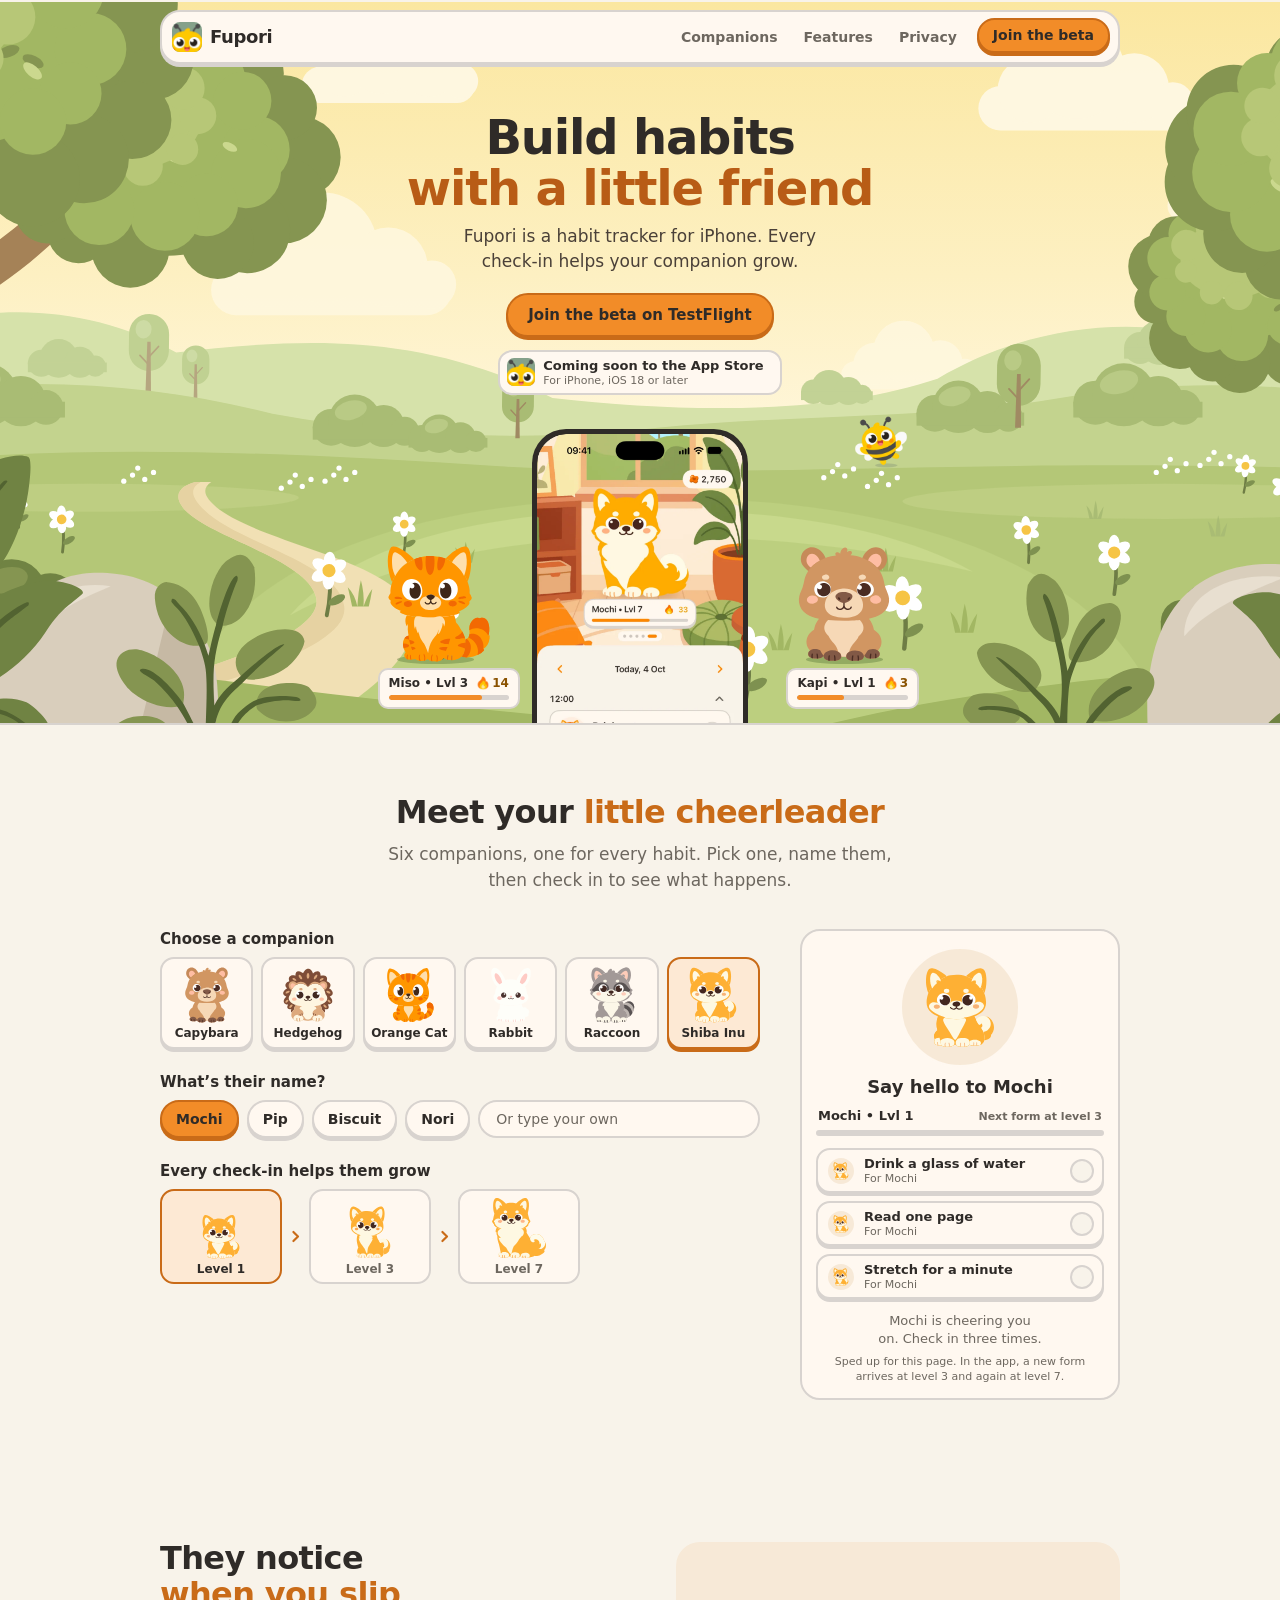
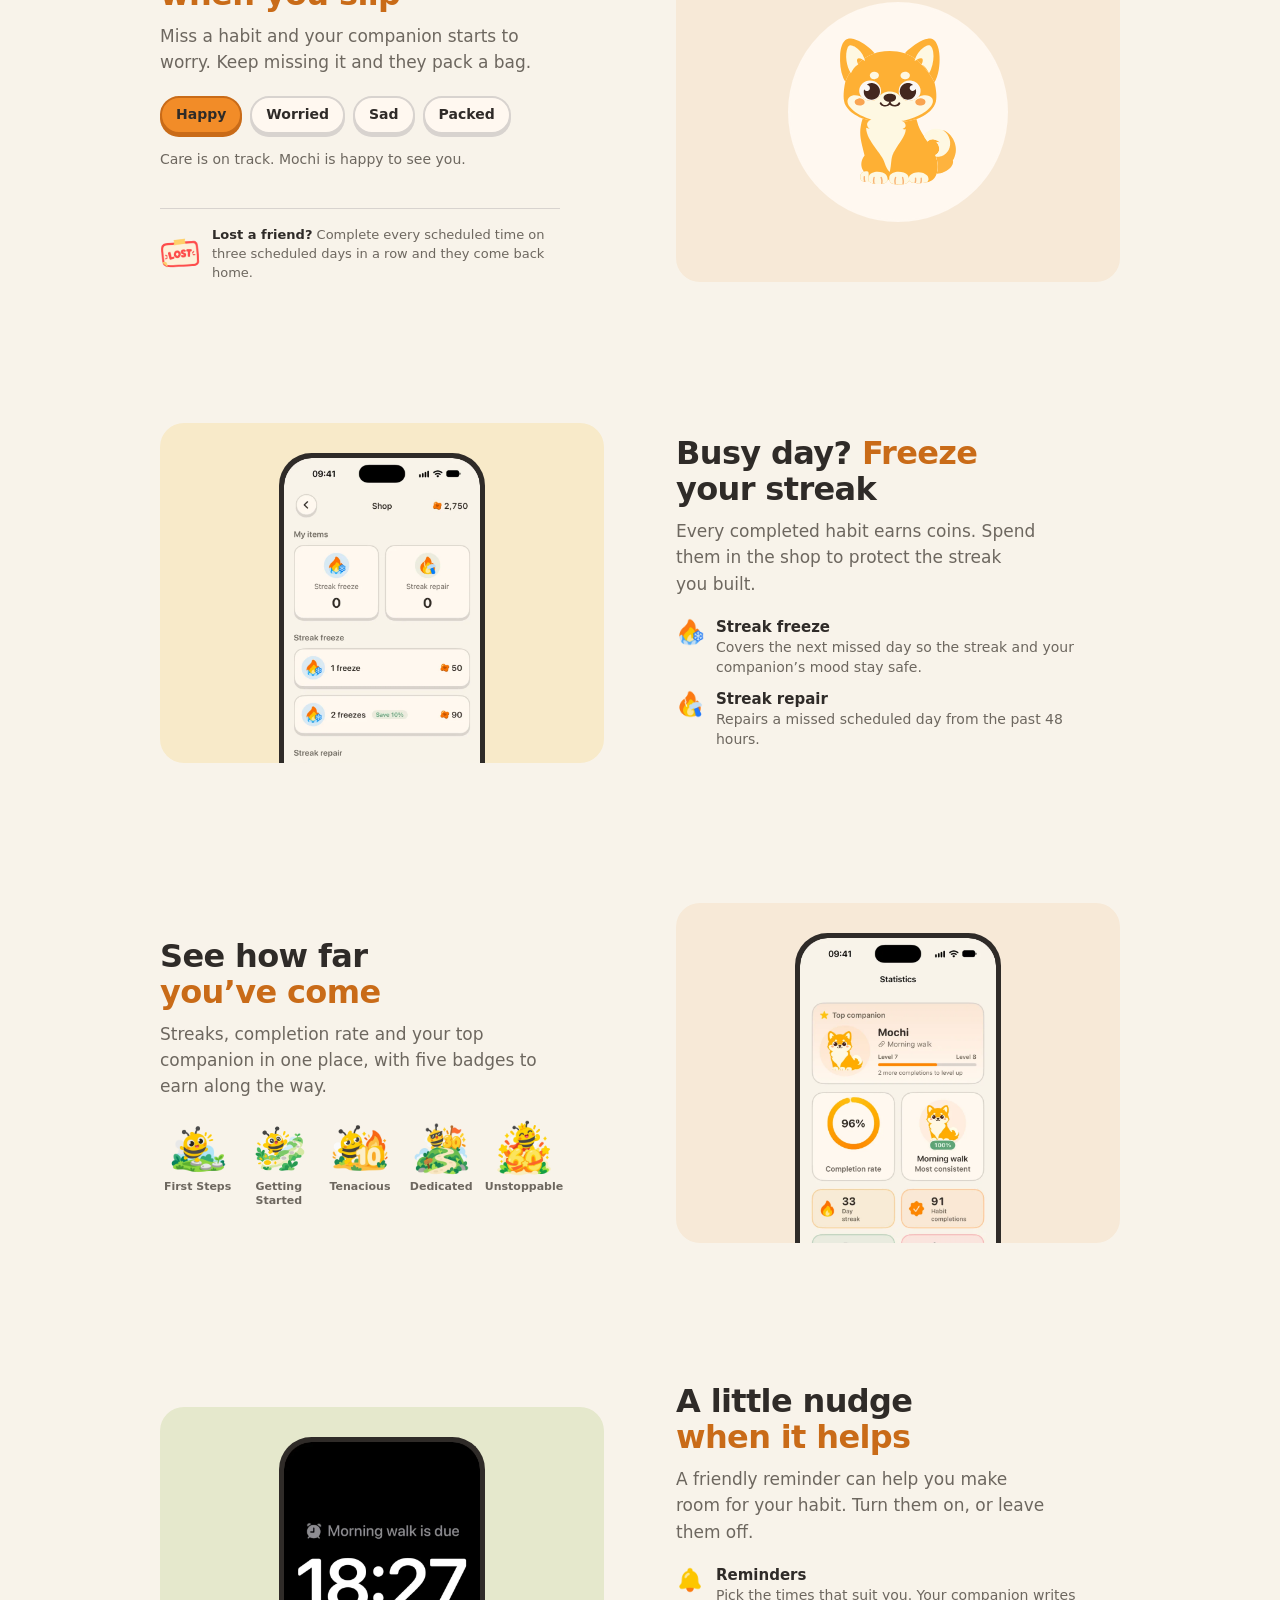
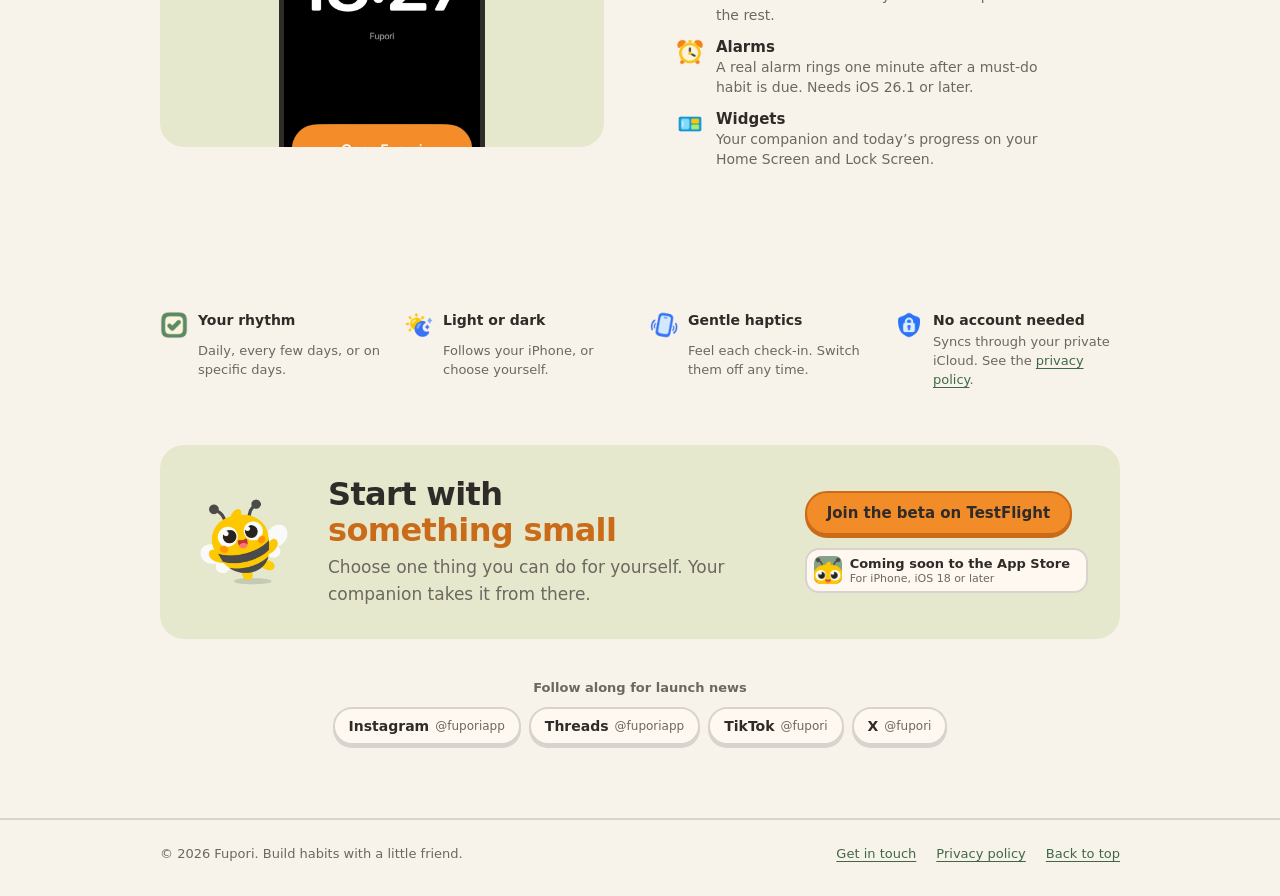
==== commit 1634d999: "Add TestFlight beta buttons and social links Give visitors a way to try Fupori and follow the launch" ====
--- a/index.html
+++ b/index.html
@@ -29,18 +29,20 @@
     <svg width="0" height="0" style="position:absolute" aria-hidden="true">
       <symbol id="glyph-check" viewBox="0 0 18 18"><path d="M3.5 9.5l3.5 3.5 7.5-8"/></symbol>
       <symbol id="glyph-chevron" viewBox="0 0 18 18"><path d="M6.5 3.5 12 9l-5.5 5.5"/></symbol>
-      <symbol id="glyph-down" viewBox="0 0 18 18"><path d="M9 3v12M4 10l5 5 5-5"/></symbol>
     </svg>
 
     <header class="site-header">
       <div class="shell">
         <div class="dock fp-raised">
           <a class="brand" href="./" aria-label="Fupori home"><img src="assets/app-icon-256.webp" alt="" width="256" height="256"><span>Fupori</span></a>
-          <nav aria-label="Site">
-            <a class="nav-optional" href="#companions">Companions</a>
-            <a class="nav-optional" href="#features">Features</a>
-            <a href="privacy/">Privacy</a>
-          </nav>
+          <div class="dock__end">
+            <nav aria-label="Site">
+              <a class="nav-optional" href="#companions">Companions</a>
+              <a class="nav-optional" href="#features">Features</a>
+              <a href="privacy/">Privacy</a>
+            </nav>
+            <a class="fp-raised fp-raised--accent fp-compact" href="https://testflight.apple.com/join/BM9y5Yra">Join the beta</a>
+          </div>
         </div>
       </div>
     </header>
@@ -53,7 +55,7 @@
             <h1 id="page-title">Build habits<br><em>with a little friend</em></h1>
             <p>Fupori is a habit tracker for iPhone. Every check-in helps your companion grow.</p>
             <div class="actions">
-              <a class="fp-raised fp-raised--accent fp-primary" href="#companions">Meet the companions <svg class="fp-glyph" aria-hidden="true"><use href="#glyph-down"/></svg></a>
+              <a class="fp-raised fp-raised--accent fp-primary" href="https://testflight.apple.com/join/BM9y5Yra">Join the beta on TestFlight</a>
               <!-- When the app is live, replace this paragraph with a link to the App Store listing. -->
               <p class="soon fp-outlined"><img src="assets/app-icon-256.webp" alt="" width="256" height="256"><span>Coming soon to the App Store<small>For iPhone, iOS 18 or later</small></span></p>
             </div>
@@ -221,7 +223,19 @@
               <h2 id="closing-title">Start with <em>something small</em></h2>
               <p class="lead">Choose one thing you can do for yourself. Your companion takes it from there.</p>
             </div>
-            <p class="soon fp-outlined"><img src="assets/app-icon-256.webp" alt="" width="256" height="256" loading="lazy"><span>Coming soon to the App Store<small>For iPhone, iOS 18 or later</small></span></p>
+            <div class="closing__actions">
+              <a class="fp-raised fp-raised--accent fp-primary" href="https://testflight.apple.com/join/BM9y5Yra">Join the beta on TestFlight</a>
+              <p class="soon fp-outlined"><img src="assets/app-icon-256.webp" alt="" width="256" height="256" loading="lazy"><span>Coming soon to the App Store<small>For iPhone, iOS 18 or later</small></span></p>
+            </div>
+          </div>
+          <div class="follow" data-reveal>
+            <h3 id="follow-title">Follow along for launch news</h3>
+            <ul aria-labelledby="follow-title">
+              <li><a class="fp-chip fp-raised" href="https://www.instagram.com/fuporiapp/" target="_blank" rel="noopener">Instagram <small>@fuporiapp</small></a></li>
+              <li><a class="fp-chip fp-raised" href="https://www.threads.com/@fuporiapp" target="_blank" rel="noopener">Threads <small>@fuporiapp</small></a></li>
+              <li><a class="fp-chip fp-raised" href="https://www.tiktok.com/@fupori" target="_blank" rel="noopener">TikTok <small>@fupori</small></a></li>
+              <li><a class="fp-chip fp-raised" href="https://x.com/fupori" target="_blank" rel="noopener">X <small>@fupori</small></a></li>
+            </ul>
           </div>
         </div>
       </section>
--- a/assets/site.css
+++ b/assets/site.css
@@ -71,6 +71,15 @@
 }
 
 @media (pointer: coarse) { :root { --size-control: 44px; } }
+
+/* Large desktop monitors: scale the whole page up in steps, so it keeps the
+   proportions of a laptop view and does not sit small in the middle. */
+:root { --page-zoom: 1; }
+@media (min-width: 1700px) { :root { --page-zoom: 1.15; } }
+@media (min-width: 2000px) { :root { --page-zoom: 1.3; } }
+@media (min-width: 2400px) { :root { --page-zoom: 1.5; } }
+@media (min-width: 2900px) { :root { --page-zoom: 1.75; } }
+@media (min-width: 3400px) { :root { --page-zoom: 2; } }
 
 @media (prefers-color-scheme: dark) {
   :root {
@@ -98,8 +107,8 @@
 
 /* Base */
 *, *::before, *::after { box-sizing: border-box; }
-html { scroll-behavior: smooth; scroll-padding-top: calc(var(--header-h) + 28px); -webkit-text-size-adjust: 100%; }
-body { margin: 0; background: var(--AppBackground); font-size: 15px; line-height: 1.6; -webkit-font-smoothing: antialiased; overflow-x: clip; }
+html { scroll-behavior: smooth; scroll-padding-top: calc((var(--header-h) + 28px) * var(--page-zoom)); -webkit-text-size-adjust: 100%; }
+body { margin: 0; zoom: var(--page-zoom); background: var(--AppBackground); font-size: 15px; line-height: 1.6; -webkit-font-smoothing: antialiased; overflow-x: clip; }
 img, svg { display: block; max-width: 100%; }
 img { height: auto; }
 h1, h2, h3, h4, p, figure, ul, ol, fieldset, legend { margin: 0; padding: 0; }
@@ -156,6 +165,7 @@
 .fp-chip:has(input:checked) { background: var(--AccentColor); border-color: var(--AccentBorder); box-shadow: var(--raised-accent); color: var(--Ink); }
 .fp-chip:has(input:focus-visible), .tile-choice:has(input:focus-visible) { outline: 3px solid var(--Highlight); outline-offset: 3px; }
 .fp-chip input, .tile-choice input { position: absolute; opacity: 0; pointer-events: none; }
+.fp-chip small { font-size: 12px; font-weight: 400; color: var(--TextSecondary); }
 
 /* AppTextFieldStyle */
 .fp-field { display: block; width: 100%; min-height: var(--size-control); padding: 6px 16px; font-size: 14px; line-height: 19px; color: var(--TextPrimary); }
@@ -180,7 +190,9 @@
 .brand:hover { color: var(--TextPrimary); }
 .brand img { width: 30px; height: 30px; border-radius: 8px; background: #85a18a; }
 .brand span { font-family: var(--font-rounded); font-size: 18px; font-weight: 800; letter-spacing: -.02em; }
+.dock__end { display: flex; align-items: center; gap: 8px; }
 .dock nav { display: flex; align-items: center; gap: 2px; }
+.dock .fp-compact { min-height: 34px; margin-block: 0 var(--edge-lowerDepth); white-space: nowrap; }
 .dock nav a { display: inline-flex; align-items: center; min-height: 36px; padding: 0 12px; border-radius: var(--radius-capsule); color: var(--TextSecondary); font-size: 14px; font-weight: 600; text-decoration: none; transition: background-color .22s, color .22s; }
 .dock nav a:hover, .dock nav a[aria-current="page"] { background: var(--NavigationSelectionBackground); color: var(--TextPrimary); }
 
--- a/assets/home.css
+++ b/assets/home.css
@@ -118,13 +118,17 @@
 .closing { display: grid; grid-template-columns: auto minmax(0, 1fr) auto; align-items: center; gap: clamp(16px, 3vw, 32px); margin-top: clamp(36px, 5vw, 56px); padding: clamp(20px, 3vw, 32px); border-radius: var(--radius-extraLarge); background: var(--TintMeadow); }
 .closing > img { width: clamp(72px, 9vw, 104px); animation: hover 6s ease-in-out infinite; }
 .closing .lead { margin-top: 6px; }
+.closing__actions { display: grid; justify-items: start; gap: 10px; }
+.follow { margin-top: clamp(28px, 4vw, 40px); text-align: center; }
+.follow h3 { color: var(--TextSecondary); font-family: var(--font-sans); font-size: 13px; line-height: 18px; font-weight: 600; }
+.follow ul { display: flex; flex-wrap: wrap; justify-content: center; gap: var(--spacing-extraSmall); margin-top: 10px; }
 
 @media (max-width: 900px) {
   .play { grid-template-columns: 1fr; }
   .play__stage { max-width: 360px; width: 100%; margin-inline: auto; }
   .facts { grid-template-columns: repeat(2, minmax(0, 1fr)); }
   .closing { grid-template-columns: auto minmax(0, 1fr); }
-  .closing .soon { grid-column: 2; justify-self: start; }
+  .closing__actions { grid-column: 2; }
 }
 
 @media (max-width: 720px) {
@@ -144,6 +148,6 @@
   .kinds { grid-template-columns: repeat(3, minmax(0, 1fr)); }
   .facts { grid-template-columns: 1fr; gap: var(--spacing-medium); }
   .closing { grid-template-columns: 1fr; justify-items: start; }
-  .closing .soon { grid-column: 1; }
+  .closing__actions { grid-column: 1; }
   .closing > img { width: 64px; }
 }
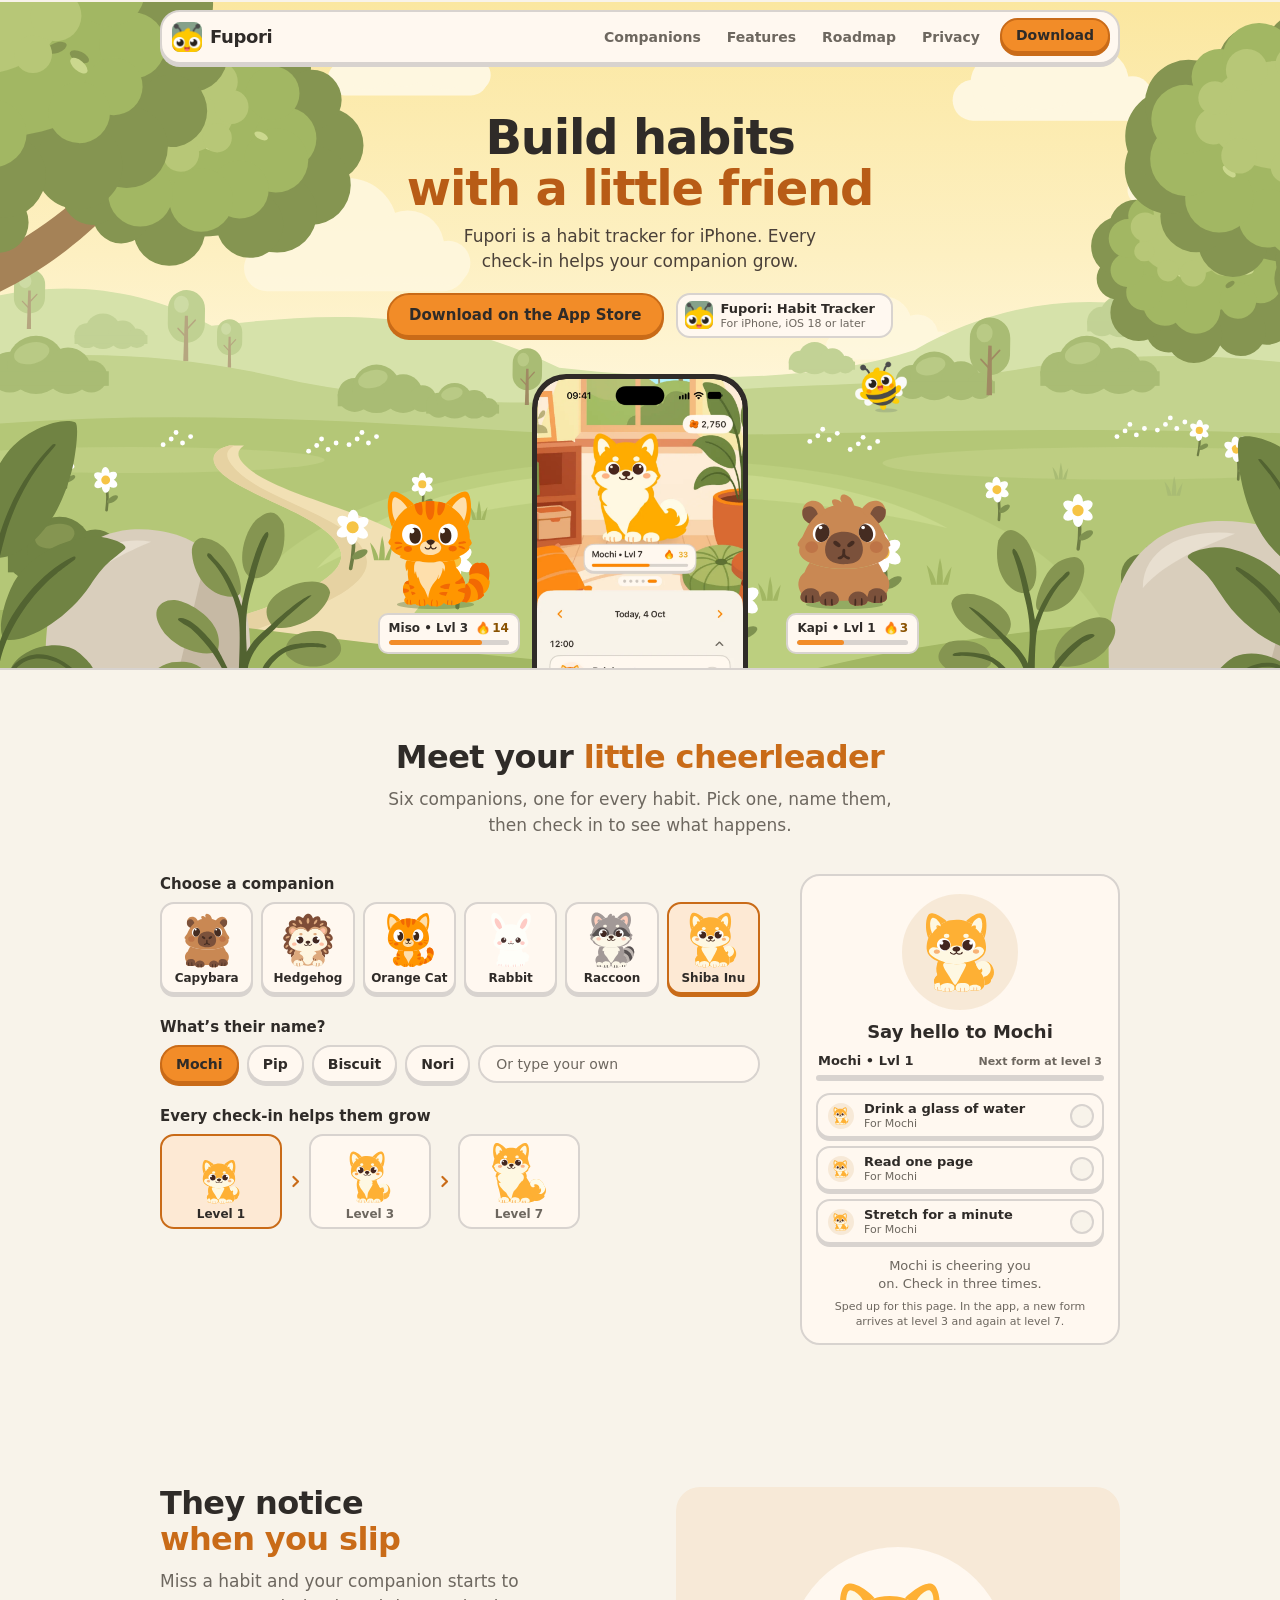
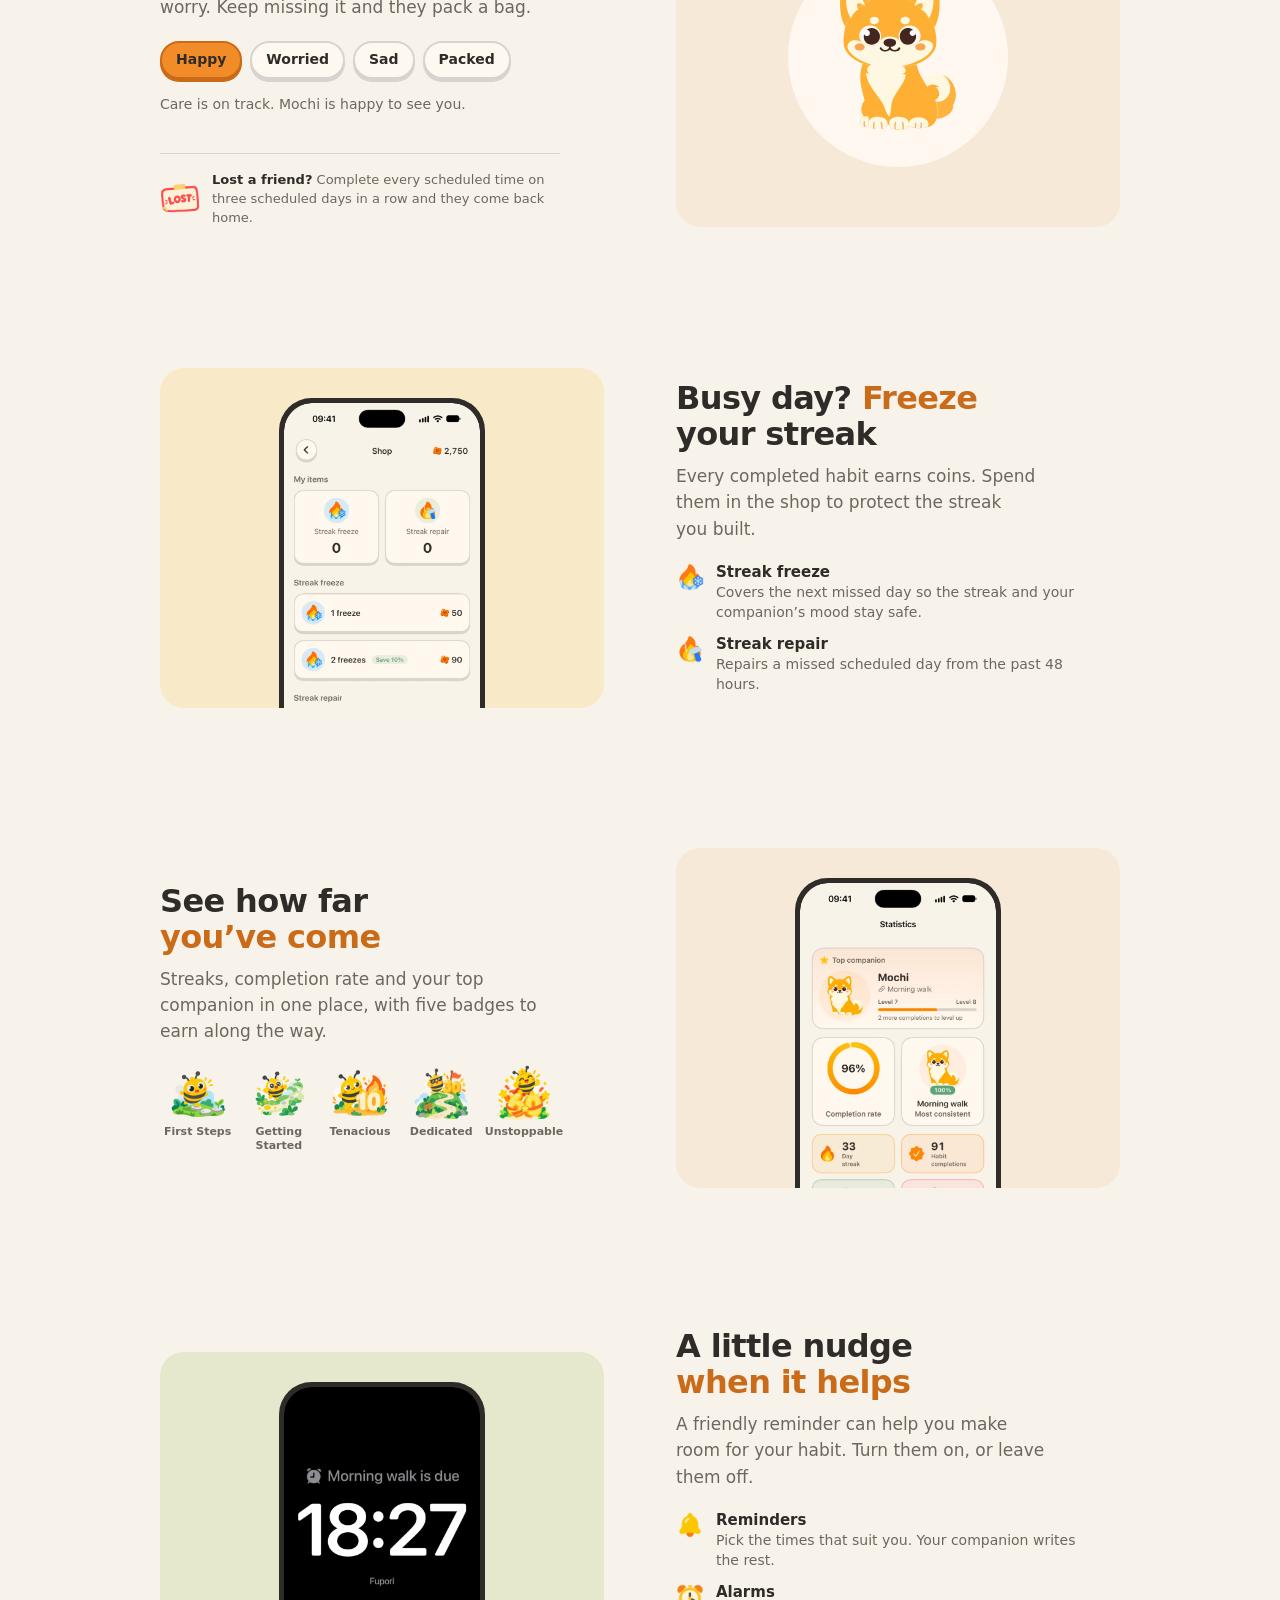
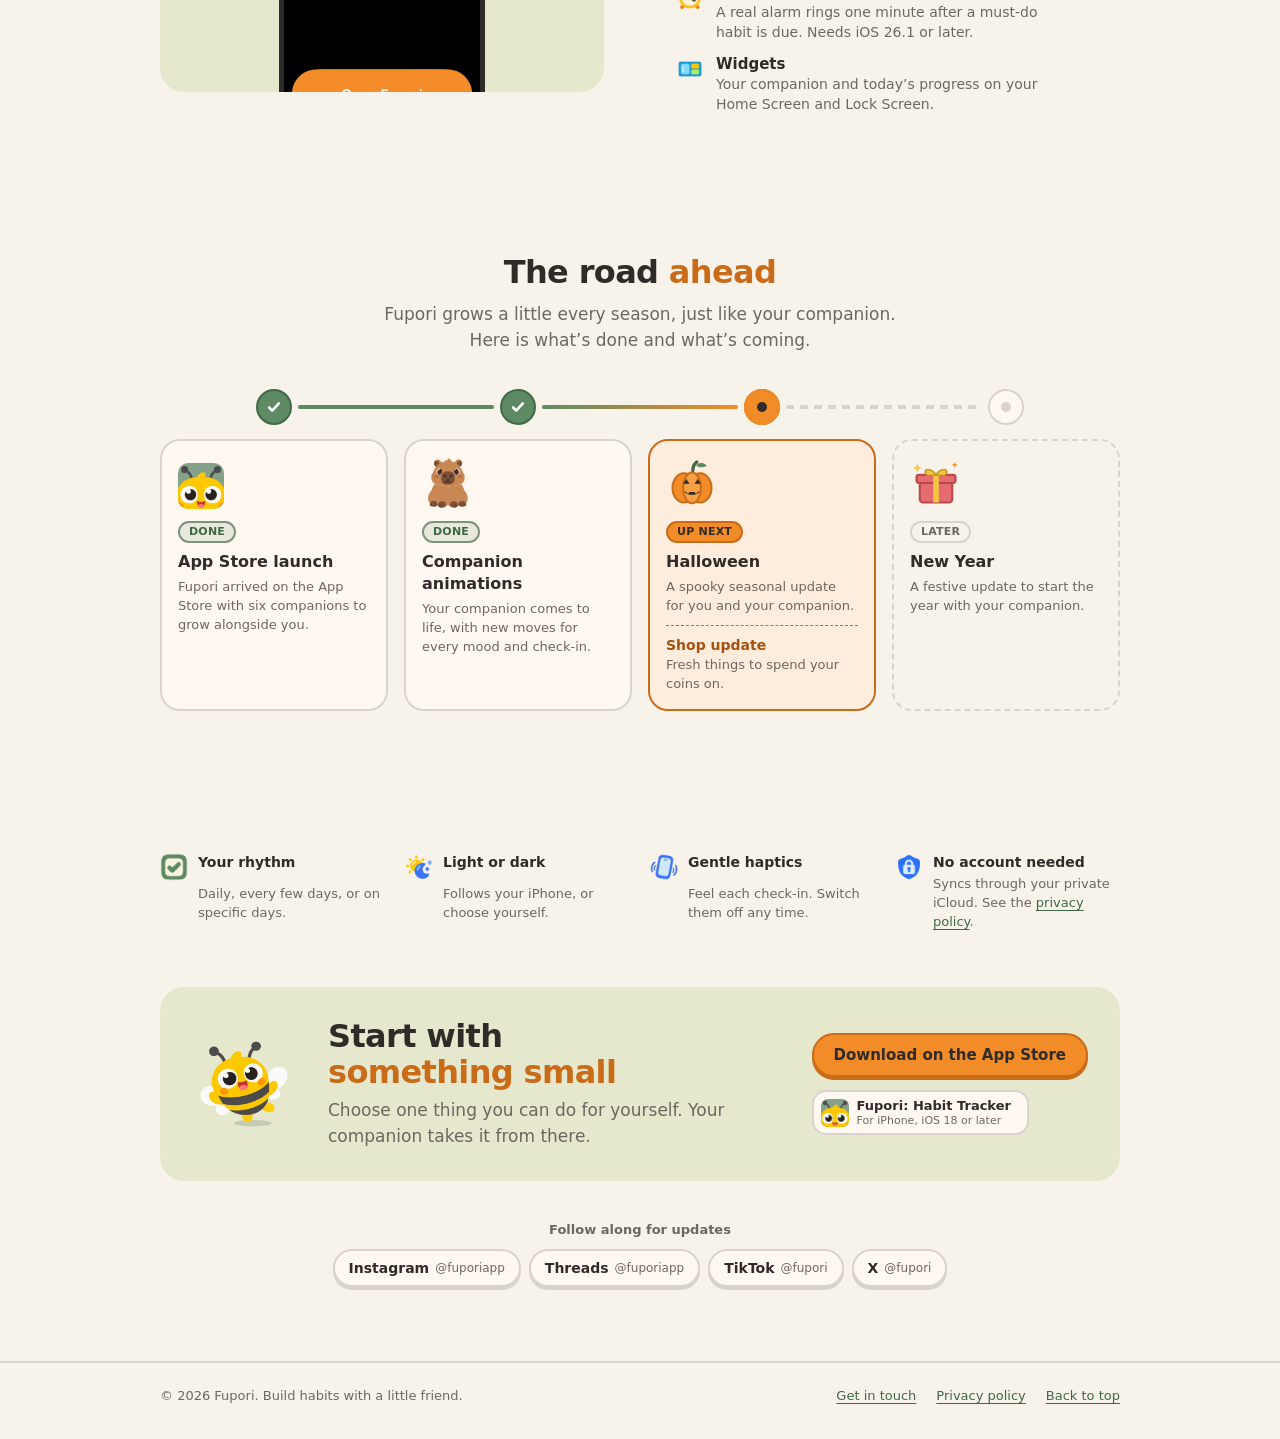
==== commit b5ebfdd2: "Add roadmap, link to the App Store and update capybara art Fupori is now on the App Store, so the he" ====
--- a/index.html
+++ b/index.html
@@ -39,9 +39,10 @@
             <nav aria-label="Site">
               <a class="nav-optional" href="#companions">Companions</a>
               <a class="nav-optional" href="#features">Features</a>
+              <a class="nav-optional" href="#roadmap">Roadmap</a>
               <a href="privacy/">Privacy</a>
             </nav>
-            <a class="fp-raised fp-raised--accent fp-compact" href="https://testflight.apple.com/join/BM9y5Yra">Join the beta</a>
+            <a class="fp-raised fp-raised--accent fp-compact" href="https://apps.apple.com/us/app/fupori-habit-tracker/id6813482722">Download</a>
           </div>
         </div>
       </div>
@@ -55,9 +56,8 @@
             <h1 id="page-title">Build habits<br><em>with a little friend</em></h1>
             <p>Fupori is a habit tracker for iPhone. Every check-in helps your companion grow.</p>
             <div class="actions">
-              <a class="fp-raised fp-raised--accent fp-primary" href="https://testflight.apple.com/join/BM9y5Yra">Join the beta on TestFlight</a>
-              <!-- When the app is live, replace this paragraph with a link to the App Store listing. -->
-              <p class="soon fp-outlined"><img src="assets/app-icon-256.webp" alt="" width="256" height="256"><span>Coming soon to the App Store<small>For iPhone, iOS 18 or later</small></span></p>
+              <a class="fp-raised fp-raised--accent fp-primary" href="https://apps.apple.com/us/app/fupori-habit-tracker/id6813482722">Download on the App Store</a>
+              <p class="app-meta fp-outlined"><img src="assets/app-icon-256.webp" alt="" width="256" height="256"><span>Fupori: Habit Tracker<small>For iPhone, iOS 18 or later</small></span></p>
             </div>
           </div>
           <div class="hero__stage">
@@ -206,6 +206,73 @@
           <div class="panel panel--meadow" data-reveal>
             <div class="phone phone--rise"><img src="assets/screens/alarm.webp" alt="A full-screen alarm reading “Morning walk is due” with an Open Fupori button." width="640" height="1306" loading="lazy"></div>
           </div>
+        </div>
+      </section>
+
+      <section class="section" id="roadmap" aria-labelledby="roadmap-title">
+        <div class="shell">
+          <div class="section-head" data-reveal>
+            <h2 id="roadmap-title">The road <em>ahead</em></h2>
+            <p class="lead">Fupori grows a little every season, just like your companion. Here is what’s done and what’s coming.</p>
+          </div>
+          <ol class="roadmap" data-reveal>
+            <li class="milestone is-done">
+              <span class="milestone__node"><svg class="fp-glyph" aria-hidden="true"><use href="#glyph-check"/></svg></span>
+              <div class="milestone__card fp-outlined">
+                <div class="milestone__art"><img src="assets/app-icon-256.webp" alt="" width="256" height="256" loading="lazy"></div>
+                <p class="milestone__status">Done</p>
+                <h3>App Store launch</h3>
+                <p>Fupori arrived on the App Store with six companions to grow alongside you.</p>
+              </div>
+            </li>
+            <li class="milestone is-done">
+              <span class="milestone__node"><svg class="fp-glyph" aria-hidden="true"><use href="#glyph-check"/></svg></span>
+              <div class="milestone__card fp-outlined">
+                <div class="milestone__art"><img src="assets/companions/capybaraLevel3HappyAnimated.svg" alt="" width="1024" height="1024" loading="lazy"></div>
+                <p class="milestone__status">Done</p>
+                <h3>Companion animations</h3>
+                <p>Your companion comes to life, with new moves for every mood and check-in.</p>
+              </div>
+            </li>
+            <li class="milestone is-next">
+              <span class="milestone__node"><span class="milestone__dot"></span></span>
+              <div class="milestone__card fp-outlined">
+                <div class="milestone__art milestone__art--wobble">
+                  <svg viewBox="0 0 64 64" aria-hidden="true">
+                    <path d="M33 17c0-5 1.5-8.5 5-11" fill="none" stroke="#3f6847" stroke-width="4" stroke-linecap="round"/>
+                    <path d="M37 10c5-4 11-3 13 1-5 2.5-9.5 2.5-13-1z" fill="#5d8a63"/>
+                    <ellipse cx="22" cy="38" rx="14" ry="18" fill="#f28c28" stroke="#c96b18" stroke-width="2.5"/>
+                    <ellipse cx="42" cy="38" rx="14" ry="18" fill="#f28c28" stroke="#c96b18" stroke-width="2.5"/>
+                    <ellipse cx="32" cy="38" rx="11" ry="19" fill="#f6a046" stroke="#c96b18" stroke-width="2.5"/>
+                    <path d="M21 33l4-6 4 6zM35 33l4-6 4 6z" fill="#2f2b28"/>
+                    <path d="M22 42c4 6 16 6 20 0l-3 1-2 2.5-2-2.5h-6l-2 2.5-2-2.5z" fill="#2f2b28"/>
+                  </svg>
+                </div>
+                <p class="milestone__status">Up next</p>
+                <h3>Halloween</h3>
+                <p>A spooky seasonal update for you and your companion.</p>
+                <p class="milestone__extra"><b>Shop update</b>Fresh things to spend your coins on.</p>
+              </div>
+            </li>
+            <li class="milestone is-later">
+              <span class="milestone__node"><span class="milestone__dot"></span></span>
+              <div class="milestone__card fp-outlined">
+                <div class="milestone__art milestone__art--twinkle">
+                  <svg viewBox="0 0 64 64" aria-hidden="true">
+                    <rect x="12" y="30" width="40" height="26" rx="4" fill="#e56b6f" stroke="#b8484c" stroke-width="2.5"/>
+                    <rect x="8" y="22" width="48" height="10" rx="3" fill="#e56b6f" stroke="#b8484c" stroke-width="2.5"/>
+                    <rect x="28.5" y="22" width="7" height="34" fill="#f6c445"/>
+                    <path d="M32 22c-6-9-15-8-13-2 1 3 7 3 13 2zM32 22c6-9 15-8 13-2-1 3-7 3-13 2z" fill="#f6c445" stroke="#c99a1e" stroke-width="2" stroke-linejoin="round"/>
+                    <path class="spark" d="M9 8l1.5 4 4 1.5-4 1.5L9 19l-1.5-4-4-1.5 4-1.5z" fill="#f6c445"/>
+                    <path class="spark" d="M55 6l1 2.7 2.7 1-2.7 1-1 2.8-1-2.8-2.7-1 2.7-1z" fill="#f28c28"/>
+                  </svg>
+                </div>
+                <p class="milestone__status">Later</p>
+                <h3>New Year</h3>
+                <p>A festive update to start the year with your companion.</p>
+              </div>
+            </li>
+          </ol>
         </div>
       </section>
 
@@ -224,12 +291,12 @@
               <p class="lead">Choose one thing you can do for yourself. Your companion takes it from there.</p>
             </div>
             <div class="closing__actions">
-              <a class="fp-raised fp-raised--accent fp-primary" href="https://testflight.apple.com/join/BM9y5Yra">Join the beta on TestFlight</a>
-              <p class="soon fp-outlined"><img src="assets/app-icon-256.webp" alt="" width="256" height="256" loading="lazy"><span>Coming soon to the App Store<small>For iPhone, iOS 18 or later</small></span></p>
+              <a class="fp-raised fp-raised--accent fp-primary" href="https://apps.apple.com/us/app/fupori-habit-tracker/id6813482722">Download on the App Store</a>
+              <p class="app-meta fp-outlined"><img src="assets/app-icon-256.webp" alt="" width="256" height="256" loading="lazy"><span>Fupori: Habit Tracker<small>For iPhone, iOS 18 or later</small></span></p>
             </div>
           </div>
           <div class="follow" data-reveal>
-            <h3 id="follow-title">Follow along for launch news</h3>
+            <h3 id="follow-title">Follow along for updates</h3>
             <ul aria-labelledby="follow-title">
               <li><a class="fp-chip fp-raised" href="https://www.instagram.com/fuporiapp/" target="_blank" rel="noopener">Instagram <small>@fuporiapp</small></a></li>
               <li><a class="fp-chip fp-raised" href="https://www.threads.com/@fuporiapp" target="_blank" rel="noopener">Threads <small>@fuporiapp</small></a></li>
--- a/assets/site.css
+++ b/assets/site.css
@@ -196,10 +196,10 @@
 .dock nav a { display: inline-flex; align-items: center; min-height: 36px; padding: 0 12px; border-radius: var(--radius-capsule); color: var(--TextSecondary); font-size: 14px; font-weight: 600; text-decoration: none; transition: background-color .22s, color .22s; }
 .dock nav a:hover, .dock nav a[aria-current="page"] { background: var(--NavigationSelectionBackground); color: var(--TextPrimary); }
 
-/* Coming soon: not pressable, so outlined rather than raised. */
-.soon { display: inline-flex; align-items: center; gap: 8px; min-height: 44px; padding: 5px 16px 5px 7px; border-radius: var(--radius-small); color: var(--TextPrimary); font-size: 13px; line-height: 17px; font-weight: 600; text-align: left; }
-.soon img { width: 28px; height: 28px; border-radius: 7px; background: #85a18a; }
-.soon small { display: block; font-size: 11px; line-height: 14px; font-weight: 400; color: var(--TextSecondary); }
+/* App name and requirements beside the download button: not pressable, so outlined rather than raised. */
+.app-meta { display: inline-flex; align-items: center; gap: 8px; min-height: 44px; padding: 5px 16px 5px 7px; border-radius: var(--radius-small); color: var(--TextPrimary); font-size: 13px; line-height: 17px; font-weight: 600; text-align: left; }
+.app-meta img { width: 28px; height: 28px; border-radius: 7px; background: #85a18a; }
+.app-meta small { display: block; font-size: 11px; line-height: 14px; font-weight: 400; color: var(--TextSecondary); }
 
 /* Phone frame around a screen capture */
 .phone { --w: 220px; flex: none; width: var(--w); border: calc(var(--w) * .027) solid var(--Bezel); border-radius: calc(var(--w) * .158); background: var(--Bezel); overflow: hidden; }
--- a/assets/home.css
+++ b/assets/home.css
@@ -18,8 +18,8 @@
 .hero h1 em { color: #b85c16; }
 .hero__copy > p { max-width: 380px; margin: 10px auto 0; color: #4a4038; font-size: clamp(.975rem, .93rem + .2vw, 1.0625rem); line-height: 1.5; text-wrap: balance; }
 .actions { display: flex; flex-wrap: wrap; align-items: flex-start; justify-content: center; gap: 10px 12px; margin-top: 18px; }
-.hero .soon { background: #fff8f0; border-color: #d8d3cf; color: var(--Ink); }
-.hero .soon small { color: #6d675f; }
+.hero .app-meta { background: #fff8f0; border-color: #d8d3cf; color: var(--Ink); }
+.hero .app-meta small { color: #6d675f; }
 .hero__stage { --phone-w: clamp(184px, 17vw, 216px); position: relative; display: flex; justify-content: center; height: calc(var(--phone-w) * 1.36); margin-top: clamp(22px, 3vw, 34px); }
 .hero__stage .phone { --w: var(--phone-w); align-self: flex-start; }
 .pet { position: absolute; bottom: 14px; width: clamp(80px, 9.5vw, 116px); }
@@ -109,6 +109,59 @@
 .badges li { display: grid; justify-items: center; align-content: start; gap: 4px; font-size: 11px; line-height: 14px; font-weight: 600; text-align: center; color: var(--TextSecondary); }
 .badges img { width: min(100%, 56px); aspect-ratio: 1; object-fit: contain; }
 
+/* Roadmap: nodes on a line, done in green, next in accent, later still dashed.
+   When it scrolls in, the nodes pop in turn and the line fills up to "next". */
+.roadmap { --node: 36px; --gap: 16px; --line: 4px; --line-hidden: scaleX(0); display: grid; grid-template-columns: repeat(4, minmax(0, 1fr)); gap: var(--gap); margin-top: clamp(24px, 3.5vw, 36px); }
+.milestone { position: relative; display: grid; grid-template-rows: auto 1fr; justify-items: center; gap: 14px; }
+.milestone__node { position: relative; z-index: 1; display: grid; place-items: center; width: var(--node); height: var(--node); border-radius: 50%; border: var(--border-surface) solid var(--SurfaceBorder); background: var(--SurfacePrimary); transition: scale .42s cubic-bezier(.3, 1.5, .5, 1), opacity .3s ease-out; }
+.milestone__node .fp-glyph { width: 16px; height: 16px; stroke-width: 3; stroke-dasharray: 20; stroke-dashoffset: 0; transition: stroke-dashoffset .4s ease-out; }
+.milestone__dot { width: 10px; height: 10px; border-radius: 50%; background: var(--SurfaceBorder); }
+.is-done .milestone__node { background: var(--BrandSecondary); border-color: var(--BrandSecondaryBorder); color: #fff; }
+.is-next .milestone__node { background: var(--AccentColor); border-color: var(--AccentBorder); }
+.is-next .milestone__dot { background: var(--Ink); }
+.is-next .milestone__node::after { content: ""; position: absolute; inset: -2px; border-radius: 50%; border: 2px solid var(--AccentColor); animation: ripple 2s ease-out infinite; }
+@keyframes ripple { 0% { scale: 1; opacity: .9; } 100% { scale: 1.9; opacity: 0; } }
+
+/* The line to the next node: grey underneath, a fill on top that grows in. */
+.milestone:not(:last-child)::before, .milestone:not(:last-child)::after { content: ""; position: absolute; top: calc((var(--node) - var(--line)) / 2); left: calc(50% + var(--node) / 2 + 6px); width: calc(100% + var(--gap) - var(--node) - 12px); height: var(--line); border-radius: var(--radius-capsule); }
+.milestone:not(:last-child)::before { background: var(--SurfaceBorder); }
+.milestone:not(:last-child)::after { transform-origin: 0 0; transition: transform .5s cubic-bezier(.3, .7, .2, 1); }
+.is-done:not(:last-child)::after { background: var(--BrandSecondary); }
+.is-done:has(+ .is-next)::after { background: linear-gradient(90deg, var(--BrandSecondary), var(--AccentColor)); }
+.is-next:not(:last-child)::before, .is-later:not(:last-child)::before { background: repeating-linear-gradient(90deg, var(--SurfaceBorder) 0 8px, transparent 8px 14px); }
+
+.milestone__card { display: flex; flex-direction: column; align-items: flex-start; width: 100%; padding: var(--spacing-medium); border-radius: var(--radius-large); font-size: 13px; line-height: 19px; color: var(--TextSecondary); }
+.is-next .milestone__card { border-color: var(--AccentBorder); background: color-mix(in srgb, var(--AccentColor) 10%, var(--SurfacePrimary)); }
+.is-later .milestone__card { border-style: dashed; background: transparent; }
+.milestone__art { display: grid; place-items: end start; width: 52px; height: 52px; margin-bottom: 12px; }
+.milestone__art img, .milestone__art svg { width: 100%; height: 100%; object-fit: contain; }
+.milestone__art img[src*="app-icon"] { width: 46px; height: 46px; border-radius: 22%; background: #85a18a; }
+.milestone__art--wobble svg { transform-origin: 50% 90%; animation: wobble 3s ease-in-out infinite; }
+.milestone__art--twinkle .spark { transform-box: fill-box; transform-origin: center; animation: twinkle 1.8s ease-in-out infinite; }
+.milestone__art--twinkle .spark + .spark { animation-delay: -.9s; }
+@keyframes wobble { 0%, 100% { rotate: -5deg; } 50% { rotate: 5deg; } }
+@keyframes twinkle { 0%, 100% { scale: 1; opacity: 1; } 50% { scale: .4; opacity: .4; } }
+
+.milestone__status { display: inline-flex; align-items: center; min-height: 22px; padding: 0 9px; border-radius: var(--radius-capsule); border: var(--border-surface) solid var(--SurfaceBorder); font-size: 11px; line-height: 14px; font-weight: 700; letter-spacing: .02em; text-transform: uppercase; color: var(--TextSecondary); }
+.is-done .milestone__status { border-color: color-mix(in srgb, var(--BrandSecondaryBorder) 60%, var(--SurfaceBorder)); background: color-mix(in srgb, var(--BrandSecondary) 14%, var(--SurfacePrimary)); color: var(--Link); }
+.is-next .milestone__status { border-color: var(--AccentBorder); background: var(--AccentColor); color: var(--Ink); }
+.milestone h3 { margin: 8px 0 4px; color: var(--TextPrimary); }
+.milestone__extra { width: 100%; margin-top: auto; padding-top: 10px; }
+.milestone__extra::before { content: ""; display: block; margin-bottom: 10px; border-top: 1px dashed var(--AccentBorder); }
+.milestone__extra b { display: block; color: var(--HighlightText); font-family: var(--font-rounded); font-size: 14px; }
+
+/* Entrance, only once the page script is there to start it. */
+.js .roadmap:not(.is-in) .milestone__node { scale: .5; opacity: 0; }
+.js .roadmap:not(.is-in) .milestone__node .fp-glyph { stroke-dashoffset: 20; }
+.js .roadmap:not(.is-in) .milestone::after { transform: var(--line-hidden); }
+.roadmap .milestone:nth-child(2) .milestone__node { transition-delay: .35s; }
+.roadmap .milestone:nth-child(3) .milestone__node { transition-delay: .75s; }
+.roadmap .milestone:nth-child(4) .milestone__node { transition-delay: 1.05s; }
+.roadmap .milestone:nth-child(1) .fp-glyph { transition-delay: .25s; }
+.roadmap .milestone:nth-child(2) .fp-glyph { transition-delay: .6s; }
+.roadmap .milestone:nth-child(1)::after { transition-delay: .15s; }
+.roadmap .milestone:nth-child(2)::after { transition-delay: .5s; }
+
 /* Closing */
 .facts { display: grid; grid-template-columns: repeat(4, minmax(0, 1fr)); gap: var(--spacing-large); }
 .fact { display: grid; grid-template-columns: 28px 1fr; column-gap: 10px; align-items: start; }
@@ -131,6 +184,15 @@
   .closing__actions { grid-column: 2; }
 }
 
+/* Narrow screens: the roadmap runs down the page, nodes on the left. */
+@media (max-width: 760px) {
+  .roadmap { --line-hidden: scaleY(0); grid-template-columns: 1fr; }
+  .milestone { grid-template-columns: var(--node) minmax(0, 1fr); grid-template-rows: auto; align-items: start; gap: 14px; }
+  .milestone:not(:last-child)::before, .milestone:not(:last-child)::after { top: calc(var(--node) + 6px); left: calc((var(--node) - var(--line)) / 2); width: var(--line); height: calc(100% + var(--gap) - var(--node) - 12px); }
+  .is-done:has(+ .is-next)::after { background: linear-gradient(180deg, var(--BrandSecondary), var(--AccentColor)); }
+  .is-next:not(:last-child)::before, .is-later:not(:last-child)::before { background: repeating-linear-gradient(180deg, var(--SurfaceBorder) 0 8px, transparent 8px 14px); }
+}
+
 @media (max-width: 720px) {
   .feature { grid-template-columns: 1fr; gap: var(--spacing-extraLarge); }
   .feature .panel { order: 2; }
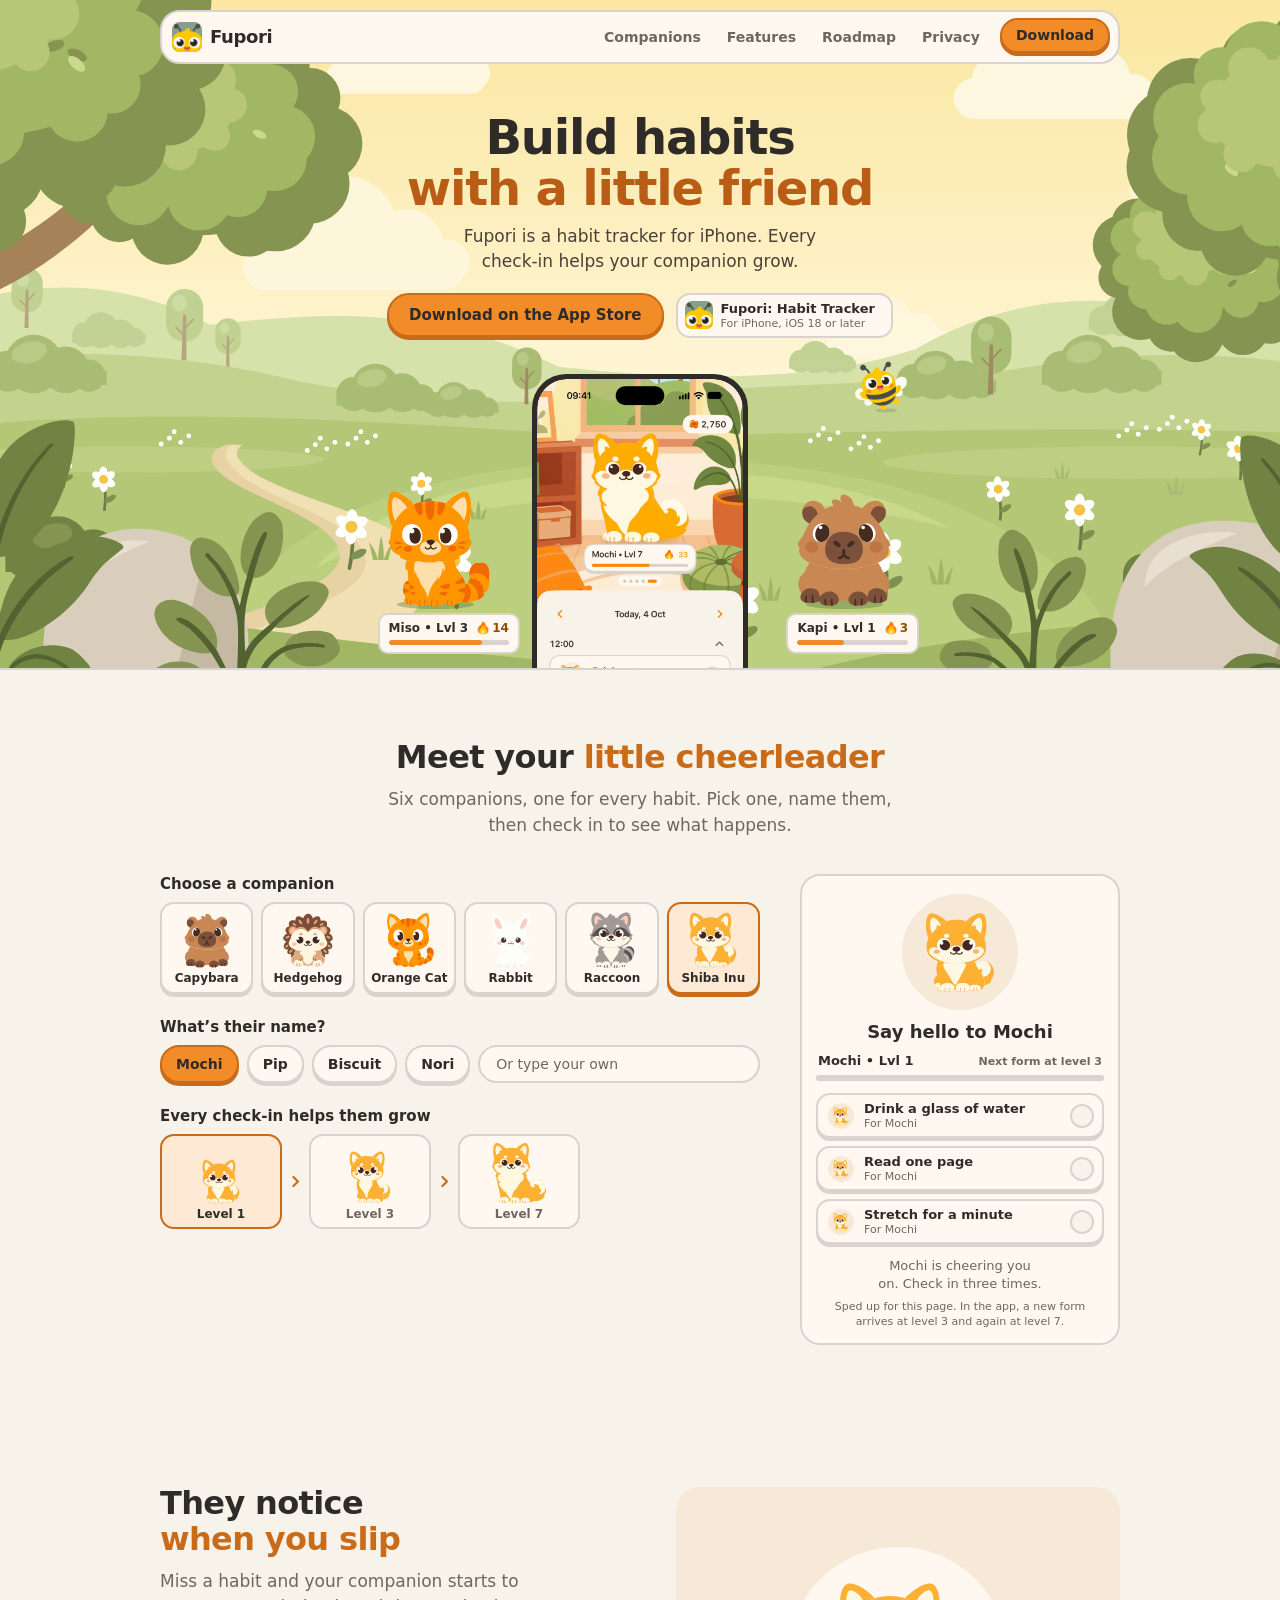
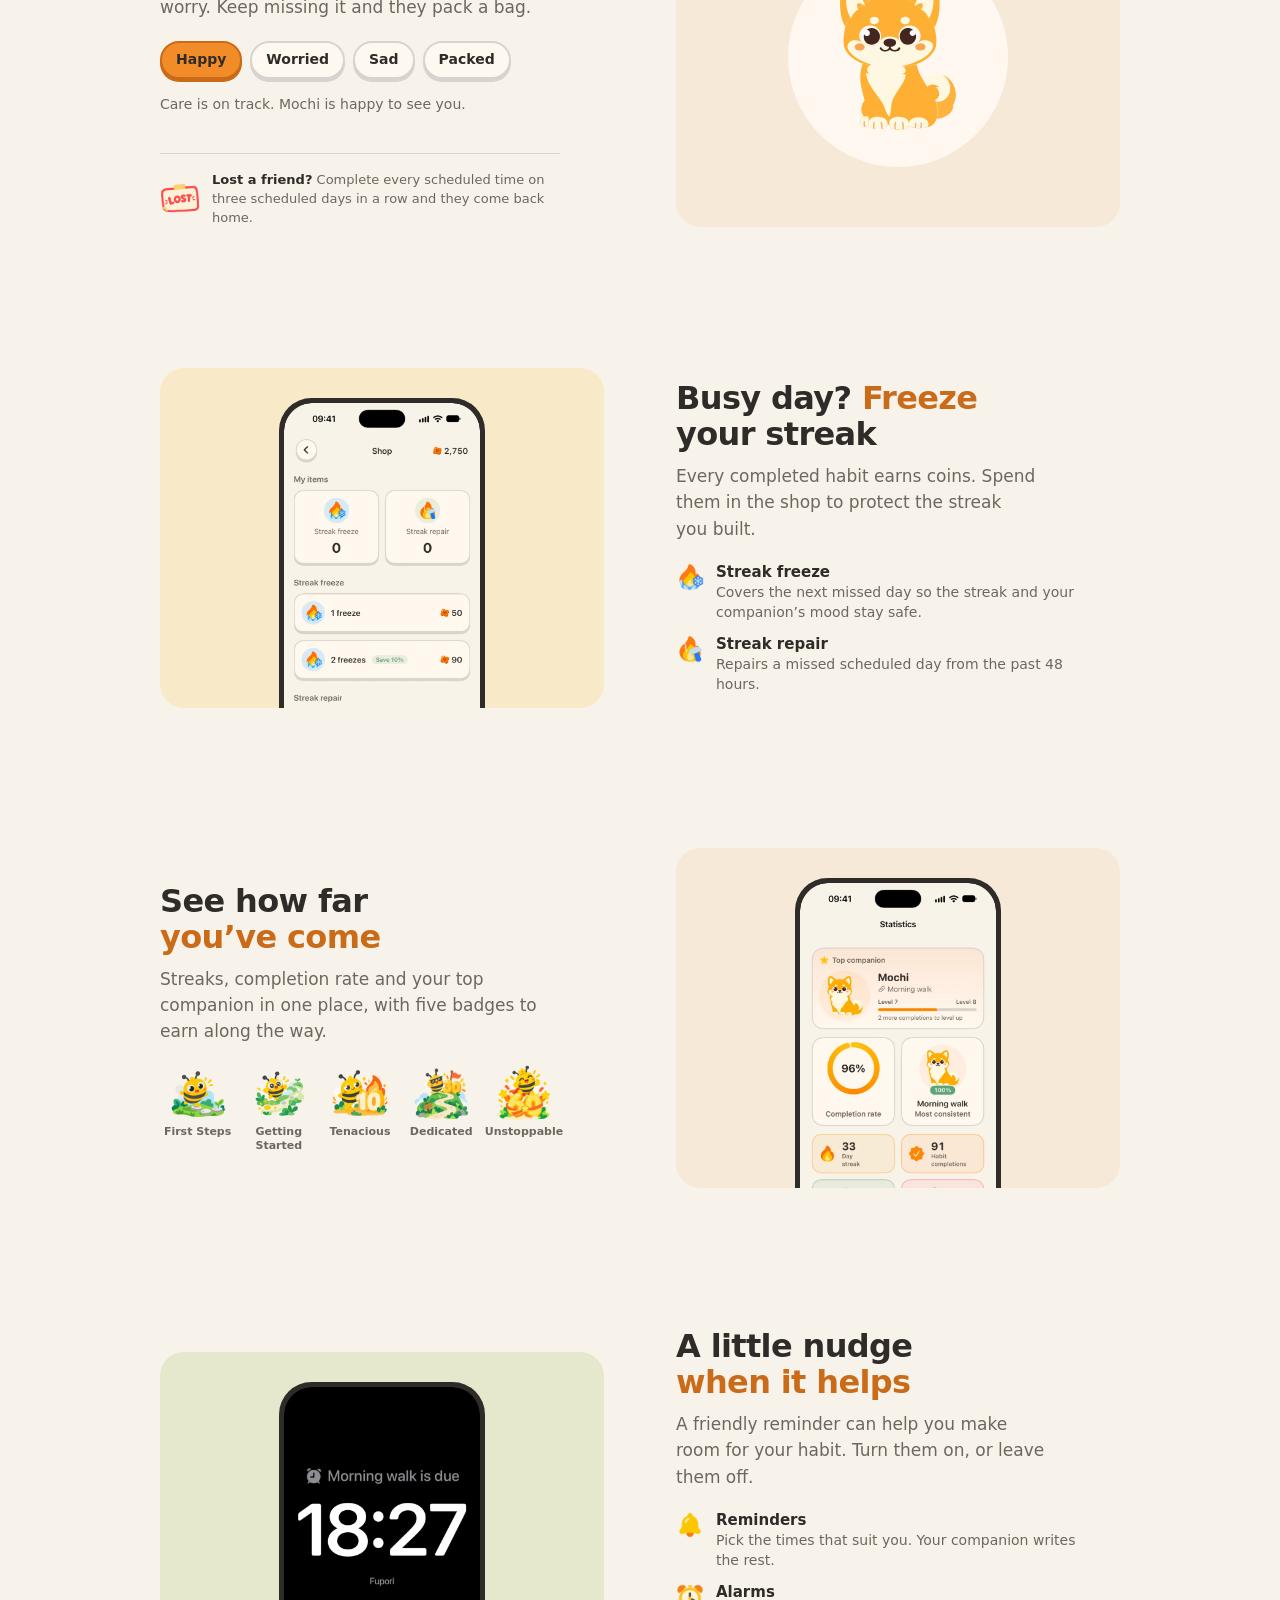
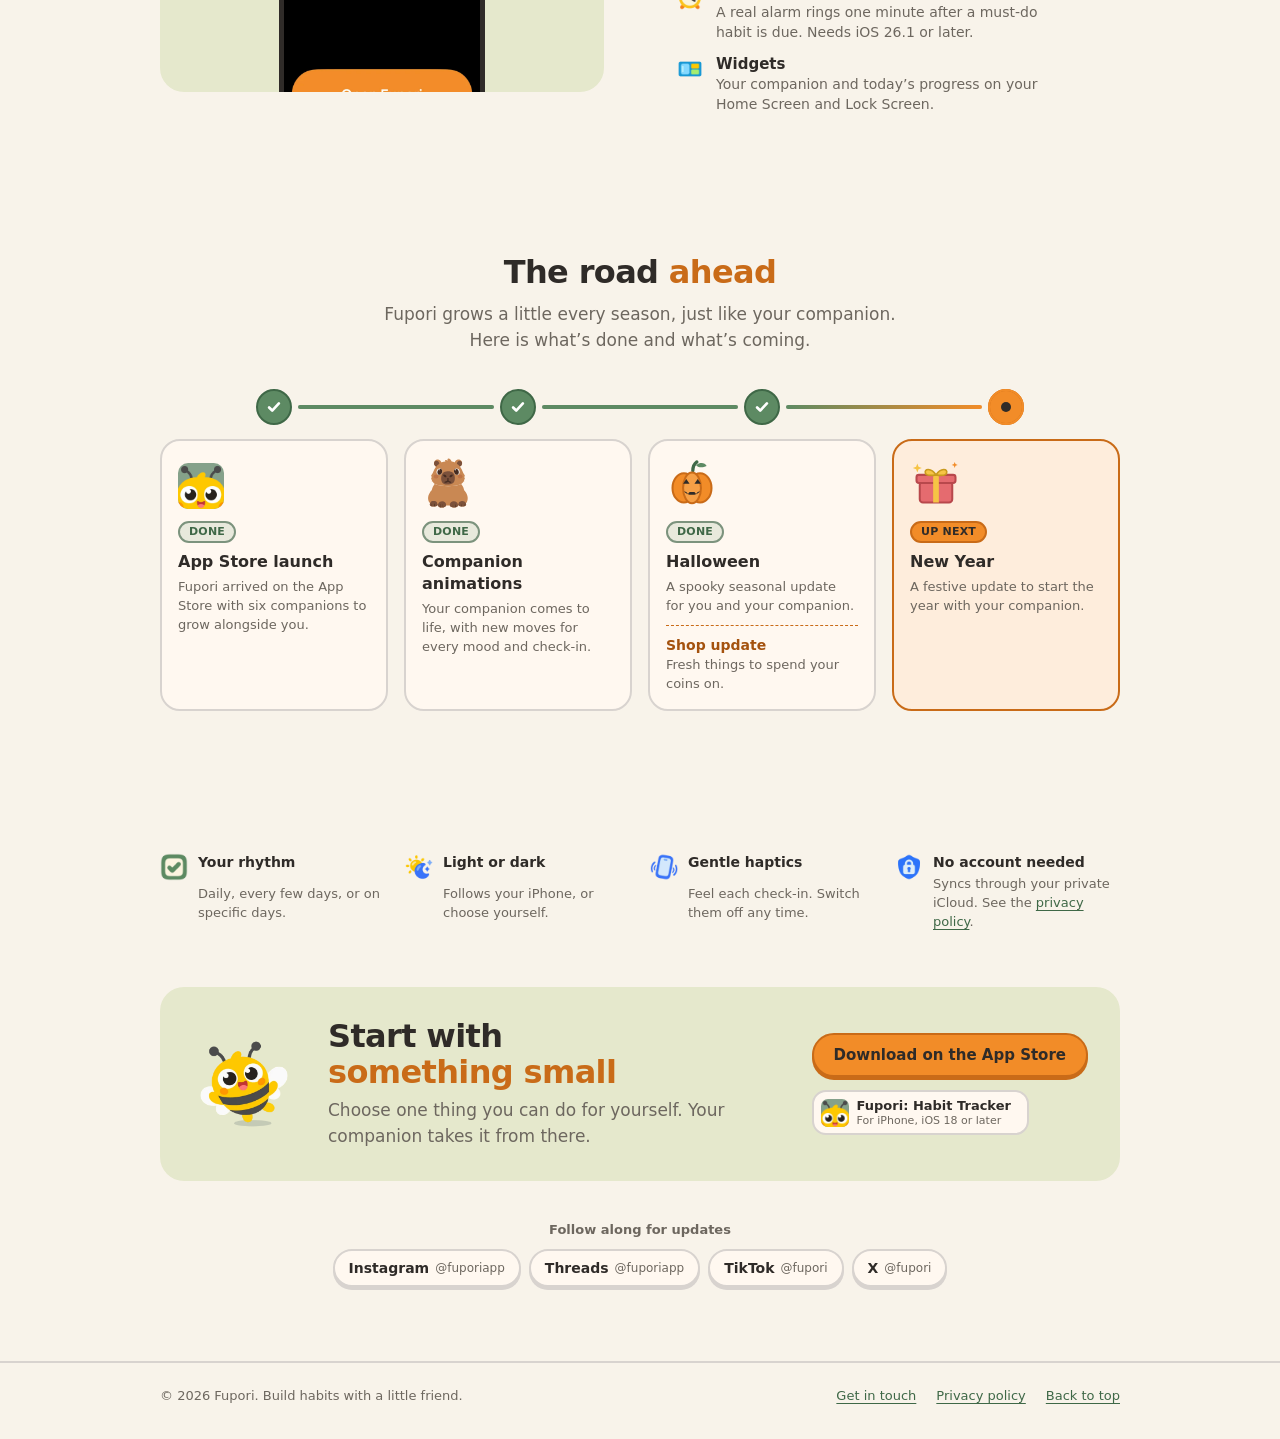
==== commit d4f16396: "Mark Halloween done and flatten the navbar The Halloween update and its shop update have shipped, so" ====
--- a/index.html
+++ b/index.html
@@ -33,7 +33,7 @@
 
     <header class="site-header">
       <div class="shell">
-        <div class="dock fp-raised">
+        <div class="dock fp-outlined">
           <a class="brand" href="./" aria-label="Fupori home"><img src="assets/app-icon-256.webp" alt="" width="256" height="256"><span>Fupori</span></a>
           <div class="dock__end">
             <nav aria-label="Site">
@@ -234,8 +234,8 @@
                 <p>Your companion comes to life, with new moves for every mood and check-in.</p>
               </div>
             </li>
-            <li class="milestone is-next">
-              <span class="milestone__node"><span class="milestone__dot"></span></span>
+            <li class="milestone is-done">
+              <span class="milestone__node"><svg class="fp-glyph" aria-hidden="true"><use href="#glyph-check"/></svg></span>
               <div class="milestone__card fp-outlined">
                 <div class="milestone__art milestone__art--wobble">
                   <svg viewBox="0 0 64 64" aria-hidden="true">
@@ -248,13 +248,13 @@
                     <path d="M22 42c4 6 16 6 20 0l-3 1-2 2.5-2-2.5h-6l-2 2.5-2-2.5z" fill="#2f2b28"/>
                   </svg>
                 </div>
-                <p class="milestone__status">Up next</p>
+                <p class="milestone__status">Done</p>
                 <h3>Halloween</h3>
                 <p>A spooky seasonal update for you and your companion.</p>
                 <p class="milestone__extra"><b>Shop update</b>Fresh things to spend your coins on.</p>
               </div>
             </li>
-            <li class="milestone is-later">
+            <li class="milestone is-next">
               <span class="milestone__node"><span class="milestone__dot"></span></span>
               <div class="milestone__card fp-outlined">
                 <div class="milestone__art milestone__art--twinkle">
@@ -267,7 +267,7 @@
                     <path class="spark" d="M55 6l1 2.7 2.7 1-2.7 1-1 2.8-1-2.8-2.7-1 2.7-1z" fill="#f28c28"/>
                   </svg>
                 </div>
-                <p class="milestone__status">Later</p>
+                <p class="milestone__status">Up next</p>
                 <h3>New Year</h3>
                 <p>A festive update to start the year with your companion.</p>
               </div>
--- a/assets/site.css
+++ b/assets/site.css
@@ -62,7 +62,7 @@
   --TintMeadow: color-mix(in srgb, #a9c56b 24%, var(--AppBackground));
   --TintSun: color-mix(in srgb, var(--BrandPrimary) 20%, var(--AppBackground));
   --TintPeach: color-mix(in srgb, var(--AccentColor) 10%, var(--AppBackground));
-  --header-h: 52px;
+  --header-h: 54px;
 
   font-family: var(--font-sans);
   font-synthesis: none;
--- a/assets/home.css
+++ b/assets/home.css
@@ -12,7 +12,7 @@
 
 /* Hero: the meadow from the App Store header art. The art is always daylight,
    so the copy on it keeps fixed ink in both themes. */
-.hero { position: relative; isolation: isolate; overflow: hidden; margin-top: calc(-1 * (var(--header-h) + var(--edge-lowerDepth) + 10px)); padding-top: calc(var(--header-h) + 10px + clamp(28px, 4vw, 48px)); background: #fbe7a0; color: var(--Ink); border-bottom: var(--border-surface) solid var(--SurfaceBorder); }
+.hero { position: relative; isolation: isolate; overflow: hidden; margin-top: calc(-1 * (var(--header-h) + 10px)); padding-top: calc(var(--header-h) + 10px + clamp(28px, 4vw, 48px)); background: #fbe7a0; color: var(--Ink); border-bottom: var(--border-surface) solid var(--SurfaceBorder); }
 .hero__scene { position: absolute; inset: 0; z-index: -1; width: 100%; height: 100%; object-fit: cover; object-position: 50% 100%; }
 .hero__copy { max-width: 560px; margin-inline: auto; text-align: center; }
 .hero h1 em { color: #b85c16; }
@@ -156,11 +156,13 @@
 .js .roadmap:not(.is-in) .milestone::after { transform: var(--line-hidden); }
 .roadmap .milestone:nth-child(2) .milestone__node { transition-delay: .35s; }
 .roadmap .milestone:nth-child(3) .milestone__node { transition-delay: .75s; }
-.roadmap .milestone:nth-child(4) .milestone__node { transition-delay: 1.05s; }
+.roadmap .milestone:nth-child(4) .milestone__node { transition-delay: 1.2s; }
 .roadmap .milestone:nth-child(1) .fp-glyph { transition-delay: .25s; }
 .roadmap .milestone:nth-child(2) .fp-glyph { transition-delay: .6s; }
+.roadmap .milestone:nth-child(3) .fp-glyph { transition-delay: 1s; }
 .roadmap .milestone:nth-child(1)::after { transition-delay: .15s; }
 .roadmap .milestone:nth-child(2)::after { transition-delay: .5s; }
+.roadmap .milestone:nth-child(3)::after { transition-delay: .85s; }
 
 /* Closing */
 .facts { display: grid; grid-template-columns: repeat(4, minmax(0, 1fr)); gap: var(--spacing-large); }
